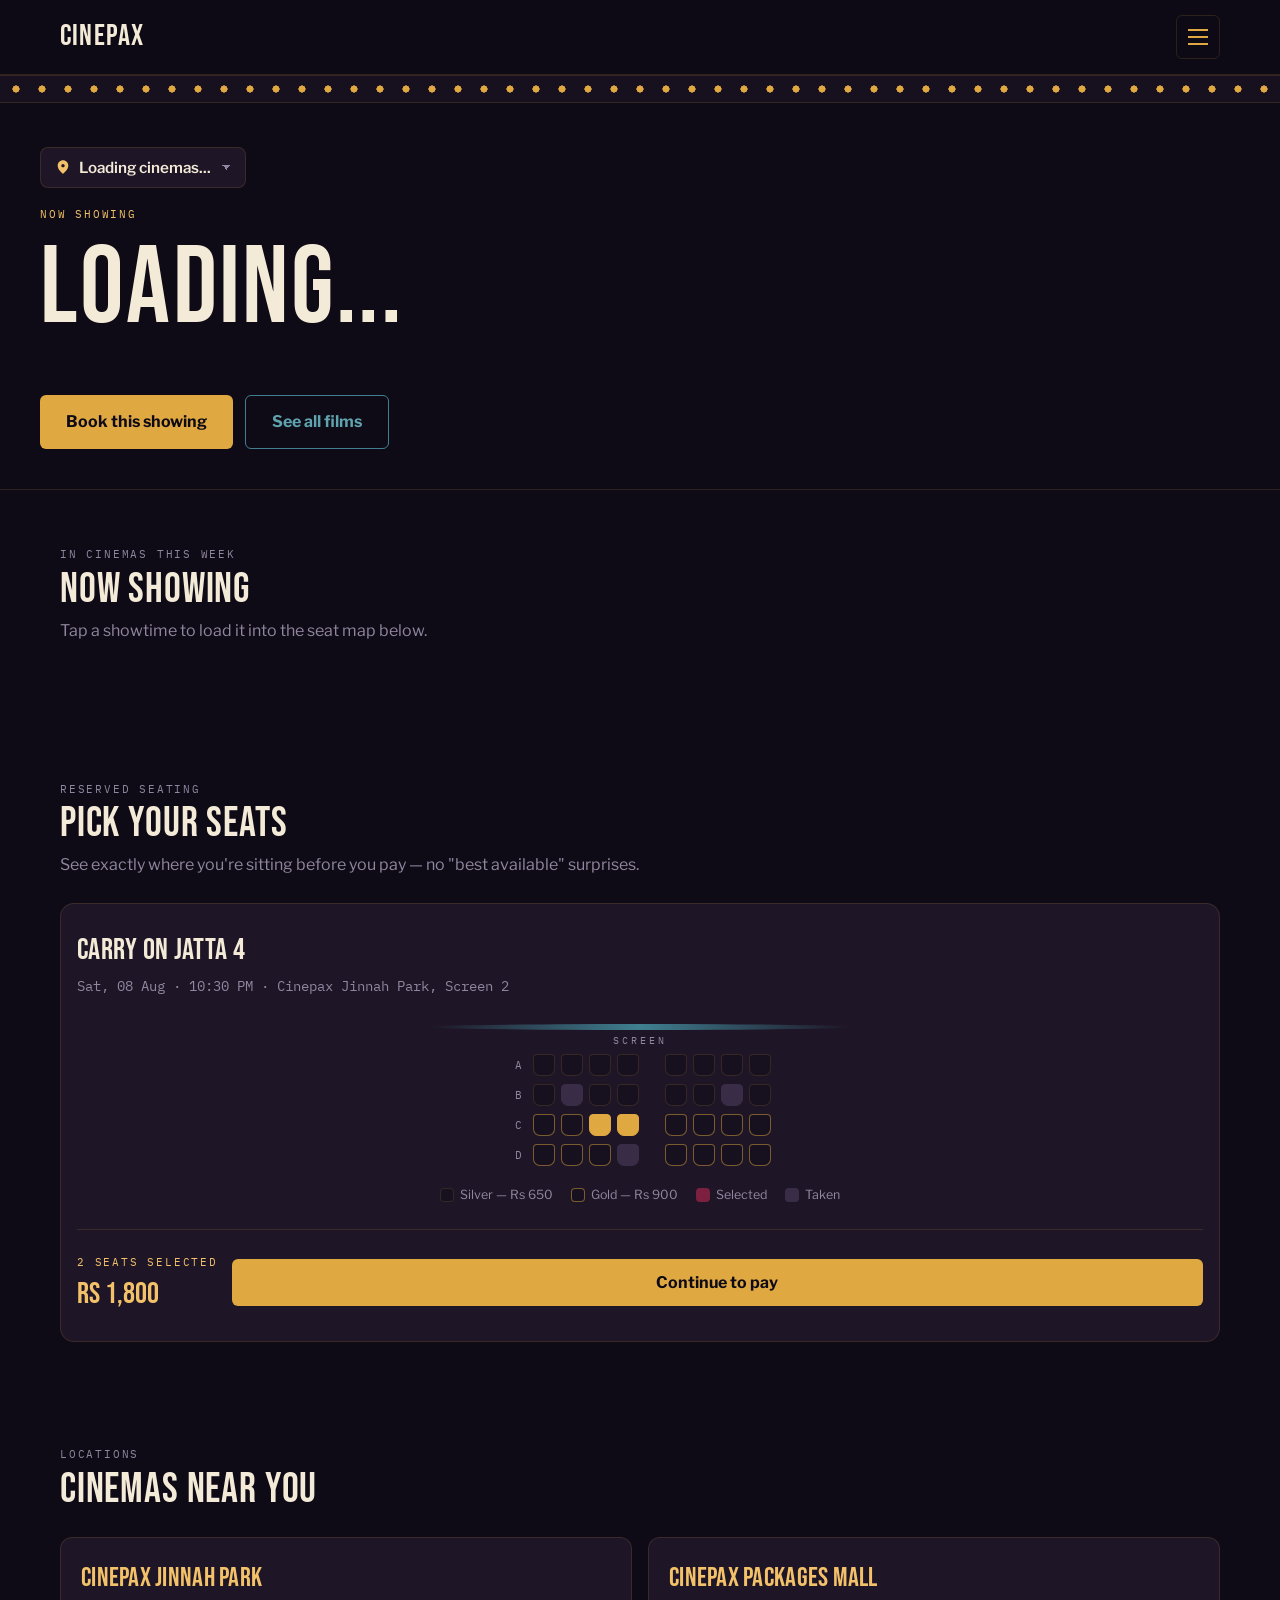
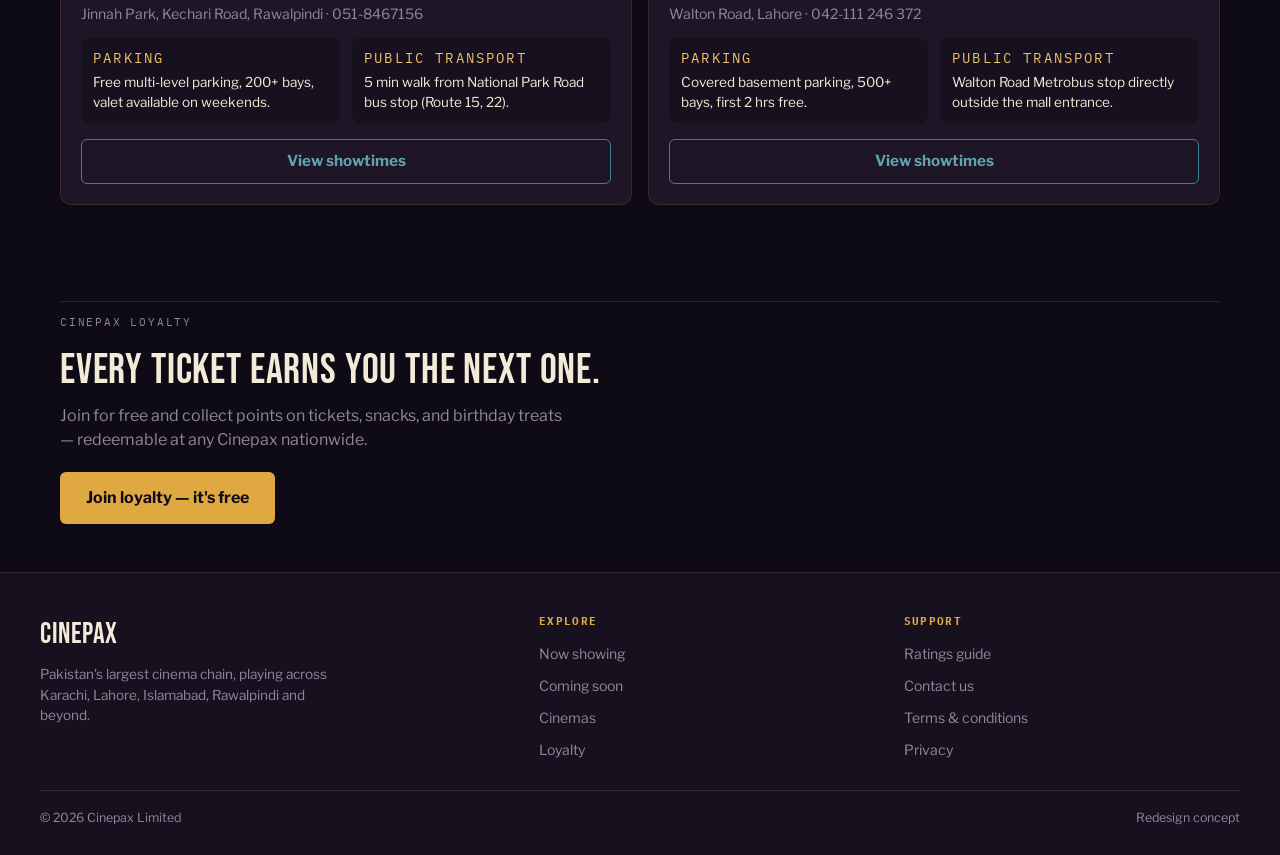
==== index.html @ 3734686f "Add files via upload" ====
<!DOCTYPE html>
<html lang="en">
<head>
<meta charset="UTF-8">
<meta name="viewport" content="width=device-width, initial-scale=1.0">
<meta name="color-scheme" content="dark">
<meta name="theme-color" content="#0f0b16">
<meta name="description" content="Cinepax — Pakistan's largest cinema screens. Book tickets, pick your exact seat, and find a cinema near you.">
<title>Cinepax — Book Movie Tickets</title>
<link rel="preconnect" href="https://fonts.googleapis.com">
<link rel="preconnect" href="https://fonts.gstatic.com" crossorigin>
<link href="https://fonts.googleapis.com/css2?family=Bebas+Neue&family=Libre+Franklin:wght@400;500;600;700;800&family=IBM+Plex+Mono:wght@400;500&display=swap" rel="stylesheet">
<link rel="stylesheet" href="style.css">
</head>
<body>

<a href="#main" class="skip-link">Skip to content</a>

<header>
  <div class="nav-bar">
    <a href="#top" class="brand" aria-label="Cinepax home"><span class="name">CINEPAX</span></a>
    <button class="menu-toggle" id="menuToggle" aria-expanded="false" aria-controls="navOverlay" aria-label="Open menu"><span></span></button>
  </div>
</header>

<nav class="nav-overlay" id="navOverlay">
  <div class="nav-overlay-top">
    <span class="brand"><span class="name">CINEPAX</span></span>
    <button class="menu-toggle" id="menuClose" aria-label="Close menu">✕</button>
  </div>
  <div class="nav-grid">
    <a href="#showing">Now Showing</a>
    <a href="#showing">Coming Soon</a>
    <a href="#cinemas">Cinemas</a>
    <a href="#loyalty">Loyalty</a>
    <a href="#showing">Experiences</a>
    <a href="#cinemas">Events</a>
  </div>
  <div class="nav-overlay-footer">
    <a href="ratings.html">Ratings guide</a>
    <a href="contact.html">Contact us</a>
    <a href="#top">Terms &amp; privacy</a>
  </div>
</nav>

<main id="main">

  <div id="top">
    <div class="arch-band" role="presentation"></div>
    <div class="hero">
      <div class="hero-inner">
        <label class="location-picker" for="cinemaSelect">
          <svg viewBox="0 0 24 24"><path d="M12 2C7.6 2 4 5.6 4 10c0 5.2 6.6 11.1 7.1 11.6.5.4 1.2.4 1.7 0C13.4 21.1 20 15.2 20 10c0-4.4-3.6-8-8-8zm0 10.5c-1.4 0-2.5-1.1-2.5-2.5S10.6 7.5 12 7.5s2.5 1.1 2.5 2.5-1.1 2.5-2.5 2.5z"></path></svg>
          <select id="cinemaSelect"><option value="">Loading cinemas...</option></select>
        </label>
        <p class="eyebrow" id="heroEyebrow">Now showing</p>
        <h1 class="display" id="heroTitle">Loading...</h1>
        <p class="sub" id="heroSub"></p>
        <p class="hero-meta" id="heroMeta"></p>
        <div class="hero-ctas">
          <a href="#seats" class="btn btn-primary" id="heroBookBtn">Book this showing</a>
          <a href="movies.html" class="btn btn-secondary">See all films</a>
        </div>
      </div>
    </div>
  </div>

  <section id="showing">
    <div class="section-head">
      <p class="eyebrow">In cinemas this week</p>
      <h2 class="display">Now Showing</h2>
      <p>Tap a showtime to load it into the seat map below.</p>
    </div>
    <div class="film-row" id="filmRow"></div>
    <p class="empty-note" id="showingEmptyNote" style="display:none; color:var(--muted); padding:20px 0;">No showtimes scheduled for this cinema yet — check back soon.</p>
  </section>

  <section id="seats">
    <div class="section-head">
      <p class="eyebrow">Reserved seating</p>
      <h2 class="display">Pick Your Seats</h2>
      <p>See exactly where you're sitting before you pay — no "best available" surprises.</p>
    </div>

    <div class="seatmap-card">
      <div class="seatmap-header">
        <h3>Carry On Jatta 4</h3>
        <p class="meta">Sat, 08 Aug &middot; 10:30 PM &middot; Cinepax Jinnah Park, Screen 2</p>
      </div>

      <div class="screen" role="presentation"></div>

      <div class="seat-grid" id="seatGrid">
        <div class="seat-row">
          <span class="row-label">A</span>
          <button class="seat" aria-label="Seat A1"></button><button class="seat" aria-label="Seat A2"></button><button class="seat" aria-label="Seat A3"></button><button class="seat" aria-label="Seat A4"></button>
          <span class="aisle"></span>
          <button class="seat" aria-label="Seat A5"></button><button class="seat" aria-label="Seat A6"></button><button class="seat" aria-label="Seat A7"></button><button class="seat" aria-label="Seat A8"></button>
        </div>
        <div class="seat-row">
          <span class="row-label">B</span>
          <button class="seat" aria-label="Seat B1"></button><button class="seat taken" aria-label="Seat B2, taken" disabled></button><button class="seat" aria-label="Seat B3"></button><button class="seat" aria-label="Seat B4"></button>
          <span class="aisle"></span>
          <button class="seat" aria-label="Seat B5"></button><button class="seat" aria-label="Seat B6"></button><button class="seat taken" aria-label="Seat B7, taken" disabled></button><button class="seat" aria-label="Seat B8"></button>
        </div>
        <div class="seat-row">
          <span class="row-label">C</span>
          <button class="seat gold" aria-label="Seat C1, gold"></button><button class="seat gold" aria-label="Seat C2, gold"></button><button class="seat gold selected" aria-label="Seat C3, gold, selected"></button><button class="seat gold selected" aria-label="Seat C4, gold, selected"></button>
          <span class="aisle"></span>
          <button class="seat gold" aria-label="Seat C5, gold"></button><button class="seat gold" aria-label="Seat C6, gold"></button><button class="seat gold" aria-label="Seat C7, gold"></button><button class="seat gold" aria-label="Seat C8, gold"></button>
        </div>
        <div class="seat-row">
          <span class="row-label">D</span>
          <button class="seat gold" aria-label="Seat D1, gold"></button><button class="seat gold" aria-label="Seat D2, gold"></button><button class="seat gold" aria-label="Seat D3, gold"></button><button class="seat taken gold" aria-label="Seat D4, taken" disabled></button>
          <span class="aisle"></span>
          <button class="seat gold" aria-label="Seat D5, gold"></button><button class="seat gold" aria-label="Seat D6, gold"></button><button class="seat gold" aria-label="Seat D7, gold"></button><button class="seat gold" aria-label="Seat D8, gold"></button>
        </div>
      </div>

      <div class="seat-legend">
        <span><span class="legend-dot" style="background:var(--bg-raised); border:1px solid var(--line);"></span>Silver &mdash; Rs 650</span>
        <span><span class="legend-dot" style="background:var(--bg-raised); border:1px solid rgba(224,168,64,0.5);"></span>Gold &mdash; Rs 900</span>
        <span><span class="legend-dot" style="background:var(--magenta);"></span>Selected</span>
        <span><span class="legend-dot" style="background:var(--seat-taken);"></span>Taken</span>
      </div>

      <div class="seatmap-footer">
        <div class="seatmap-price">
          <span class="eyebrow">2 seats selected</span><br>
          <span class="amt" id="seatTotal">Rs 1,800</span>
        </div>
        <button type="button" class="btn btn-primary">Continue to pay</button>
      </div>
    </div>
  </section>

  <section id="cinemas">
    <div class="section-head">
      <p class="eyebrow">Locations</p>
      <h2 class="display">Cinemas Near You</h2>
    </div>
    <div class="cinema-list">

      <div class="cinema-card">
        <h3>Cinepax Jinnah Park</h3>
        <p class="addr">Jinnah Park, Kechari Road, Rawalpindi &middot; 051-8467156</p>
        <div class="cinema-facts">
          <div class="fact"><p class="eyebrow">Parking</p><p>Free multi-level parking, 200+ bays, valet available on weekends.</p></div>
          <div class="fact"><p class="eyebrow">Public transport</p><p>5 min walk from National Park Road bus stop (Route 15, 22).</p></div>
        </div>
        <a href="#showing" class="btn btn-secondary">View showtimes</a>
      </div>

      <div class="cinema-card">
        <h3>Cinepax Packages Mall</h3>
        <p class="addr">Walton Road, Lahore &middot; 042-111 246 372</p>
        <div class="cinema-facts">
          <div class="fact"><p class="eyebrow">Parking</p><p>Covered basement parking, 500+ bays, first 2 hrs free.</p></div>
          <div class="fact"><p class="eyebrow">Public transport</p><p>Walton Road Metrobus stop directly outside the mall entrance.</p></div>
        </div>
        <a href="#showing" class="btn btn-secondary">View showtimes</a>
      </div>

    </div>
  </section>

  <section id="loyalty">
    <div class="loyalty">
      <p class="eyebrow">Cinepax Loyalty</p>
      <h2 class="display">Every ticket earns you the next one.</h2>
      <p>Join for free and collect points on tickets, snacks, and birthday treats — redeemable at any Cinepax nationwide.</p>
      <a href="#top" class="btn btn-primary">Join loyalty — it's free</a>
    </div>
  </section>

</main>

<footer>
  <div class="footer-inner">
    <div class="footer-brand">
      <span class="name">CINEPAX</span>
      <p>Pakistan's largest cinema chain, playing across Karachi, Lahore, Islamabad, Rawalpindi and beyond.</p>
    </div>
    <div class="footer-col">
      <h4>Explore</h4>
      <ul>
        <li><a href="#showing">Now showing</a></li>
        <li><a href="#showing">Coming soon</a></li>
        <li><a href="#cinemas">Cinemas</a></li>
        <li><a href="#loyalty">Loyalty</a></li>
      </ul>
    </div>
    <div class="footer-col">
      <h4>Support</h4>
      <ul>
        <li><a href="ratings.html">Ratings guide</a></li>
        <li><a href="contact.html">Contact us</a></li>
        <li><a href="#top">Terms &amp; conditions</a></li>
        <li><a href="#top">Privacy</a></li>
      </ul>
    </div>
  </div>
  <div class="footer-bottom">
    <span>&copy; 2026 Cinepax Limited</span>
    <span>Redesign concept</span>
  </div>
</footer>

<script>
  const toggle = document.getElementById('menuToggle');
  const overlay = document.getElementById('navOverlay');
  const close = document.getElementById('menuClose');
  function openNav(){ overlay.classList.add('open'); toggle.setAttribute('aria-expanded','true'); close.focus(); }
  function closeNav(){ overlay.classList.remove('open'); toggle.setAttribute('aria-expanded','false'); toggle.focus(); }
  toggle.addEventListener('click', openNav);
  close.addEventListener('click', closeNav);
  overlay.addEventListener('keydown', e => { if(e.key === 'Escape') closeNav(); });
  overlay.querySelectorAll('a').forEach(a => a.addEventListener('click', closeNav));

  const PRICE = { silver: 650, gold: 900 };
  const seatTotal = document.getElementById('seatTotal');
  const seatGrid = document.getElementById('seatGrid');

  function recalc(){
    const selected = seatGrid.querySelectorAll('.seat.selected');
    let total = 0;
    selected.forEach(s => total += s.classList.contains('gold') ? PRICE.gold : PRICE.silver);
    seatTotal.textContent = 'Rs ' + total.toLocaleString();
    const label = seatTotal.previousElementSibling;
    label.textContent = selected.length + (selected.length === 1 ? ' seat selected' : ' seats selected');
  }

  seatGrid.querySelectorAll('.seat:not(.taken)').forEach(seat => {
    seat.addEventListener('click', () => { seat.classList.toggle('selected'); recalc(); });
  });
</script>

<!-- ===== Cinepax Chat Widget ===== -->
<!-- Paste this block just before </body> on every page. Requires the CSS variables
     already defined in each page's 
<button id="chatToggle" aria-label="Open chat assistant" aria-expanded="false">
  <svg viewBox="0 0 24 24"><path d="M20 2H4c-1.1 0-2 .9-2 2v18l4-4h14c1.1 0 2-.9 2-2V4c0-1.1-.9-2-2-2z"></path></svg>
</button>

<div id="chatPanel" role="dialog" aria-label="Cinepax chat assistant">
  <div id="chatHeader">
    <span>Ask Cinepax</span>
    <button id="chatClose" aria-label="Close chat">✕</button>
  </div>
  <div id="chatMessages">
    <div class="chat-msg bot">Hi! I can help with showtimes, ticket prices, ratings, or general questions about Cinepax. What do you need?</div>
  </div>
  <div id="chatInputRow">
    <textarea id="chatInput" rows="1" placeholder="Type a message..."></textarea>
    <button id="chatSend">Send</button>
  </div>
</div>

<script>
(function(){
  const toggle = document.getElementById('chatToggle');
  const panel = document.getElementById('chatPanel');
  const closeBtn = document.getElementById('chatClose');
  const messagesEl = document.getElementById('chatMessages');
  const input = document.getElementById('chatInput');
  const sendBtn = document.getElementById('chatSend');

  let history = []; // { role: 'user'|'assistant', content: '...' }

  function openChat(){ panel.classList.add('open'); toggle.setAttribute('aria-expanded','true'); input.focus(); }
  function closeChat(){ panel.classList.remove('open'); toggle.setAttribute('aria-expanded','false'); }
  toggle.addEventListener('click', () => panel.classList.contains('open') ? closeChat() : openChat());
  closeBtn.addEventListener('click', closeChat);

  function addMessage(role, text){
    const div = document.createElement('div');
    div.className = 'chat-msg ' + (role === 'user' ? 'user' : 'bot');
    div.textContent = text;
    messagesEl.appendChild(div);
    messagesEl.scrollTop = messagesEl.scrollHeight;
    return div;
  }

  async function sendMessage(){
    const text = input.value.trim();
    if (!text) return;
    input.value = '';
    sendBtn.disabled = true;
    addMessage('user', text);
    history.push({ role: 'user', content: text });

    const typingEl = addMessage('bot', 'Typing...');
    typingEl.classList.add('typing');

    try {
      const res = await fetch('/.netlify/functions/chat', {
        method: 'POST',
        headers: { 'Content-Type': 'application/json' },
        body: JSON.stringify({ messages: history })
      });
      const data = await res.json();
      typingEl.remove();
      if (data.reply) {
        addMessage('bot', data.reply);
        history.push({ role: 'assistant', content: data.reply });
      } else {
        addMessage('bot', "Sorry, something went wrong. Please try again.");
      }
    } catch (err) {
      typingEl.remove();
      addMessage('bot', "Sorry, I couldn't connect. Please try again in a moment.");
    } finally {
      sendBtn.disabled = false;
    }
  }

  sendBtn.addEventListener('click', sendMessage);
  input.addEventListener('keydown', (e) => {
    if (e.key === 'Enter' && !e.shiftKey) {
      e.preventDefault();
      sendMessage();
    }
  });
})();
</script>
<!-- ===== End Cinepax Chat Widget ===== -->

<script type="module">
import { createClient } from 'https://esm.sh/@supabase/supabase-js@2';

const SUPABASE_URL = 'https://jonmnpnxtqavsrrjglet.supabase.co';
const SUPABASE_ANON_KEY = 'eyJhbGciOiJIUzI1NiIsInR5cCI6IkpXVCJ9.eyJpc3MiOiJzdXBhYmFzZSIsInJlZiI6Impvbm1ucG54dHFhdnNycmpnbGV0Iiwicm9sZSI6ImFub24iLCJpYXQiOjE3ODYyMDc3MzcsImV4cCI6MjEwMTc4MzczN30.z36lYdzrTEbFyisYmj1LNqAIqHH28pKNhuI1WOLpaJQ';
const supabase = createClient(SUPABASE_URL, SUPABASE_ANON_KEY);

const el = (id) => document.getElementById(id);
let cinemas = [];

function escapeHtml(str){
  const d = document.createElement('div');
  d.textContent = str ?? '';
  return d.innerHTML;
}

async function loadCinemas(){
  const { data, error } = await supabase.from('cinemas').select('*').order('name');
  if (error || !data || data.length === 0) {
    el('heroTitle').textContent = 'No cinemas set up yet';
    el('heroSub').textContent = 'Add cinemas and movies from the admin dashboard to see them here.';
    el('cinemaSelect').innerHTML = '<option value="">No cinemas available</option>';
    return;
  }
  cinemas = data;
  const saved = localStorage.getItem('cinepaxCinemaId');
  const defaultId = (saved && cinemas.some(c => c.id === saved)) ? saved : cinemas[0].id;

  el('cinemaSelect').innerHTML = cinemas.map(c =>
    `<option value="${c.id}">${escapeHtml(c.name)} — ${escapeHtml(c.city)}</option>`
  ).join('');
  el('cinemaSelect').value = defaultId;

  el('cinemaSelect').addEventListener('change', () => {
    localStorage.setItem('cinepaxCinemaId', el('cinemaSelect').value);
    loadShowingsForCinema(el('cinemaSelect').value);
  });

  loadShowingsForCinema(defaultId);
}

async function loadShowingsForCinema(cinemaId){
  const cinema = cinemas.find(c => c.id === cinemaId);
  const { data, error } = await supabase
    .from('showtimes')
    .select('*, movies(*)')
    .eq('cinema_id', cinemaId)
    .gte('show_time', new Date().toISOString())
    .order('show_time');

  const filmRow = el('filmRow');
  filmRow.innerHTML = '';

  if (error || !data || data.length === 0) {
    el('showingEmptyNote').style.display = 'block';
    el('heroEyebrow').textContent = 'Now showing \u00b7 ' + (cinema ? cinema.name : '');
    el('heroTitle').textContent = 'Nothing scheduled yet';
    el('heroSub').textContent = 'Check back soon, or browse all films.';
    el('heroMeta').textContent = '';
    el('heroBookBtn').style.display = 'none';
    return;
  }
  el('showingEmptyNote').style.display = 'none';
  el('heroBookBtn').style.display = 'inline-flex';

  // Group showtimes by movie
  const groups = new Map();
  data.forEach(s => {
    if (!s.movies) return;
    if (!groups.has(s.movie_id)) groups.set(s.movie_id, { movie: s.movies, showtimes: [] });
    groups.get(s.movie_id).showtimes.push(s);
  });
  const groupList = [...groups.values()];
  if (groupList.length === 0) {
    el('showingEmptyNote').style.display = 'block';
    return;
  }

  // Hero = soonest showing overall
  renderHero(cinema, groupList[0].movie, data[0]);

  // Film row = one card per movie playing here
  groupList.forEach(({ movie, showtimes }) => renderFilmCard(movie, showtimes, cinema));
}

function renderHero(cinema, movie, showtime){
  el('heroEyebrow').textContent = 'Now showing \u00b7 ' + (cinema ? cinema.name : '');
  el('heroTitle').textContent = movie.title;
  el('heroSub').textContent = [movie.language, movie.genre].filter(Boolean).join(' \u00b7 ') +
    (movie.synopsis ? '. ' + movie.synopsis : '');
  el('heroMeta').innerHTML = [showtime.format, movie.duration_minutes ? movie.duration_minutes + ' min' : null, showtime.screen]
    .filter(Boolean).map(t => `<span>${escapeHtml(t)}</span>`).join('<span>\u00b7</span>');
  el('heroBookBtn').onclick = (e) => {
    e.preventDefault();
    setSeatmapHeader(movie, showtime);
    el('seats').scrollIntoView({ behavior: 'smooth', block: 'start' });
  };
}

function setSeatmapHeader(movie, showtime){
  const when = new Date(showtime.show_time).toLocaleString('en-GB', { weekday:'short', day:'numeric', month:'short', hour:'2-digit', minute:'2-digit' });
  document.querySelector('.seatmap-header h3').textContent = movie.title;
  document.querySelector('.seatmap-header .meta').textContent =
    `${when} \u00b7 ${showtime.format ? showtime.format + ' \u00b7 ' : ''}Screen ${showtime.screen || '—'}`;
}

function renderFilmCard(movie, showtimes, cinema){
  const stub = document.createElement('div');
  stub.className = 'stub';
  stub.innerHTML = `
    <div class="stub-poster" style="${movie.poster_url ? `background-image:url('${movie.poster_url}'); background-size:cover; background-position:center;` : ''}">
      ${!movie.poster_url ? '<div class="reel"></div>' : ''}
      ${movie.rating_code ? `<span class="stub-badge">${escapeHtml(movie.rating_code)}</span>` : ''}
    </div>
    <div class="stub-body">
      <h3>${escapeHtml(movie.title)}</h3>
      <p class="meta">${escapeHtml([movie.genre, movie.language].filter(Boolean).join(' \u00b7 '))}</p>
      <div class="stub-perf-h"></div>
      <div class="times"></div>
    </div>`;

  const timesEl = stub.querySelector('.times');
  showtimes.forEach(s => {
    const btn = document.createElement('button');
    btn.textContent = new Date(s.show_time).toLocaleTimeString('en-GB', { hour: '2-digit', minute: '2-digit' });
    btn.addEventListener('click', () => {
      timesEl.querySelectorAll('button').forEach(b => b.classList.remove('active'));
      btn.classList.add('active');
      setSeatmapHeader(movie, s);
      el('seats').scrollIntoView({ behavior: 'smooth', block: 'start' });
    });
    timesEl.appendChild(btn);
  });

  el('filmRow').appendChild(stub);
}

loadCinemas();
</script>

</body>
</html>
---- style.css ----
/* =====================================================================
   CINEPAX — shared stylesheet
   Design direction: a grand cinema house at night — marquee bulbs,
   velvet curtains, projector light cutting through the dark. One
   signature move (the lit marquee-bulb divider, .arch-band) carries
   the personality; everything else stays quiet and disciplined.
   Swap this one file to reskin every page — no page has its own
   <style> block anymore.
   ===================================================================== */

:root{
  /* --- surfaces: the dark of the auditorium, warmer than pure black --- */
  --bg: #0f0b16;
  --bg-raised: #17111f;
  --bg-card: #1e1626;

  /* --- accents, each doing one job --- */
  --magenta: #7d1f3f;         /* velvet curtain crimson — secondary accent, used sparingly */
  --magenta-bright: #a13355;
  --marigold: #e0a840;        /* marquee bulb amber — primary accent, CTAs, glow */
  --marigold-bright: #f2c169;
  --teal: #3f7f90;            /* projector-light steel blue — info tags, format/time */
  --teal-bright: #5fa3af;

  --cream: #f3ead8;           /* spotlight parchment white — primary text */
  --muted: #9186a0;           /* muted mauve-grey — secondary text */
  --line: rgba(224,168,64,0.14);
  --seat-taken: #392c47;
}

*{ box-sizing: border-box; margin:0; padding:0; }
html{ scroll-behavior: smooth; }
html, body{ max-width: 100%; overflow-x: hidden; }

body{
  background: var(--bg);
  color: var(--cream);
  font-family: 'Libre Franklin', sans-serif;
  line-height: 1.5;
  -webkit-font-smoothing: antialiased;
  -webkit-text-size-adjust: 100%;
}

a{ color: inherit; text-decoration: none; }
img, svg{ display:block; max-width:100%; }
button, input, textarea, select{ font-family: inherit; }

.skip-link{ position: absolute; left: -999px; top: 0; background: var(--marigold); color: #0f0b16; padding: 12px 20px; font-weight: 700; z-index: 999; }
.skip-link:focus{ left: 12px; top: 12px; }
:focus-visible{ outline: 3px solid var(--marigold-bright); outline-offset: 2px; }

/* Bebas Neue is the marquee letterform — reserved for headlines and the
   wordmark, never for body copy or dense UI text, so it stays a treat. */
.display{ font-family: 'Bebas Neue', sans-serif; font-weight: 400; letter-spacing: 0.02em; line-height: 1; }
.mono{ font-family: 'IBM Plex Mono', monospace; }
.eyebrow{
  font-family: 'IBM Plex Mono', monospace;
  text-transform: uppercase; letter-spacing: 0.16em;
  font-size: 0.7rem; color: var(--marigold-bright);
}

/* ===== Header ===== */
header{
  position: sticky; top: 0; z-index: 100;
  background: rgba(15,11,22,0.94);
  backdrop-filter: blur(8px);
  border-bottom: 1px solid var(--line);
}
.nav-bar{ display:flex; align-items:center; justify-content: space-between; padding: 14px 20px; max-width: 1200px; margin: 0 auto; }
.brand .name{ font-family: 'Bebas Neue', sans-serif; font-weight: 400; font-size: 1.9rem; color: var(--cream); letter-spacing: 0.04em; }
.back-link{ color: var(--muted); font-size: 0.9rem; display:flex; align-items:center; gap:6px; }
.menu-toggle{ background: none; border: 1px solid var(--line); border-radius: 6px; width: 44px; height: 44px; display:flex; flex-direction: column; align-items:center; justify-content:center; gap: 5px; cursor:pointer; }
.menu-toggle span, .menu-toggle::before, .menu-toggle::after{ content:''; display:block; width: 20px; height: 2px; background: var(--marigold); }

.nav-overlay{ position: fixed; inset: 0; background: var(--bg); z-index: 200; display: none; flex-direction: column; padding: 20px; overflow-y: auto; }
.nav-overlay.open{ display:flex; }
.nav-overlay-top{ display:flex; justify-content: space-between; align-items:center; margin-bottom: 32px; }
.nav-grid{ display: grid; grid-template-columns: 1fr 1fr; gap: 12px; flex: 1; }
@media (max-width: 340px){ .nav-grid{ grid-template-columns: 1fr; } }
.nav-grid a{
  background: var(--bg-card); border: 1px solid var(--line); border-radius: 8px;
  padding: 20px 16px; font-family: 'Bebas Neue', sans-serif; font-weight: 400; font-size: 1.5rem; letter-spacing: 0.02em;
  color: var(--cream); display:flex; align-items:center;
}
.nav-grid a:nth-child(4n+1){ border-color: rgba(125,31,63,0.45); }
.nav-grid a:nth-child(4n+2){ border-color: rgba(63,127,144,0.45); }
.nav-grid a:hover, .nav-grid a:focus-visible{ border-color: var(--marigold); color: var(--marigold-bright); }
.nav-overlay-footer{
  margin-top: 24px; padding-top: 20px; border-top: 1px solid var(--line);
  font-size: 0.85rem; color: var(--muted); display: flex; flex-direction: column; gap: 8px;
}

/* ===== Signature: the marquee bulb strip =====
   A row of lit amber bulbs across a dark board, like the marquee of an
   old cinema house at night. Used once per page, at the top, and left
   to do the rest of the work — nothing else on the page competes with it. */
.arch-band{
  height: 28px;
  background-color: var(--bg-raised);
  background-image: radial-gradient(circle, var(--marigold) 3.5px, transparent 3.6px);
  background-size: 26px 100%;
  background-position: center;
  background-repeat: repeat-x;
  border-top: 1px solid var(--line);
  border-bottom: 1px solid var(--line);
  animation: bulbGlow 3.6s ease-in-out infinite;
}
@keyframes bulbGlow{
  0%, 100%{ filter: drop-shadow(0 0 1px rgba(224,168,64,0.25)); opacity: 0.78; }
  50%{ filter: drop-shadow(0 0 5px rgba(224,168,64,0.65)); opacity: 1; }
}

/* ===== Location picker ===== */
.location-picker{
  display: inline-flex; align-items: center; gap: 8px;
  background: var(--bg-card); border: 1px solid var(--line); border-radius: 8px;
  padding: 10px 14px; margin-bottom: 18px; max-width: 100%;
}
.location-picker svg{ flex-shrink: 0; width: 16px; height: 16px; }
.location-picker svg path{ fill: var(--marigold-bright); }
.location-picker select{
  appearance: none; -webkit-appearance: none; background: transparent; border: none;
  color: var(--cream); font-family: 'Libre Franklin', sans-serif; font-weight: 600; font-size: 0.95rem;
  max-width: 100%; overflow: hidden; text-overflow: ellipsis; white-space: nowrap;
  padding-right: 20px;
  background-image: linear-gradient(45deg, transparent 50%, var(--muted) 50%), linear-gradient(135deg, var(--muted) 50%, transparent 50%);
  background-position: right 4px top 55%, right 0px top 55%;
  background-size: 5px 5px, 5px 5px;
  background-repeat: no-repeat;
}
.location-picker select:focus{ outline: none; }
.location-picker select option{ background: var(--bg-card); color: var(--cream); }

/* ===== Hero (homepage) ===== */
.hero{ padding: 44px 20px 40px; border-bottom: 1px solid var(--line); }
@media (max-width: 360px){ .hero{ padding: 32px 16px 32px; } }
.hero-inner{ max-width: 1200px; margin: 0 auto; }
.hero .eyebrow{ margin-bottom: 14px; }
.hero h1{ font-size: clamp(3.2rem, 16vw, 6.8rem); color: var(--cream); word-break: break-word; }
.hero h1 .accent{ color: var(--marigold-bright); }
.hero .sub{ margin-top: 18px; color: var(--muted); font-size: 1rem; max-width: 42ch; }
.hero-meta{
  display: flex; gap: 18px; flex-wrap: wrap; margin-top: 22px;
  font-family: 'IBM Plex Mono', monospace; font-size: 0.8rem; color: var(--teal-bright);
}
.hero-ctas{ display:flex; gap: 12px; margin-top: 28px; flex-wrap: wrap; }

/* ===== Page hero (secondary pages) ===== */
.page-hero{ padding: 40px 20px 32px; border-bottom: 1px solid var(--line); }
@media (max-width: 360px){ .page-hero{ padding: 30px 16px 26px; } }
.page-hero-inner{ max-width: 1200px; margin: 0 auto; }
.page-hero h1{ font-size: clamp(2.6rem, 11vw, 4.4rem); color: var(--cream); margin-top: 10px; }
.page-hero .sub{ margin-top: 14px; color: var(--muted); font-size: 1rem; max-width: 46ch; }

/* ===== Buttons ===== */
.btn{
  font-family: 'Libre Franklin', sans-serif; font-weight: 700; font-size: 1rem;
  padding: 14px 26px; border-radius: 6px; border: none; cursor: pointer;
  display: inline-flex; align-items: center; gap: 8px;
}
.btn-primary{ background: var(--marigold); color: #0f0b16; }
.btn-primary:hover{ background: var(--marigold-bright); }
.btn-secondary{ background: transparent; border: 1.5px solid var(--teal); color: var(--teal-bright); }
.btn-secondary:hover{ background: rgba(63,127,144,0.12); }
.btn-danger{ background: #a13333; color: var(--cream); }

/* ===== Section shell ===== */
section{ padding: 48px 20px; max-width: 1200px; margin: 0 auto; }
@media (max-width: 360px){ section{ padding: 36px 16px; } }
.section-head{ margin-bottom: 26px; }
.section-head h2{ font-size: clamp(2rem, 7vw, 2.6rem); color: var(--cream); margin-top: 6px; }
.section-head p{ color: var(--muted); margin-top: 8px; max-width: 55ch; }

/* ===== Now showing — ticket stubs (homepage carousel) ===== */
.film-row{
  display: flex; gap: 16px; overflow-x: auto; padding-bottom: 8px;
  -webkit-overflow-scrolling: touch; scroll-snap-type: x proximity;
  margin: 0 -20px; padding-left: 20px; padding-right: 20px;
}
@media (max-width: 360px){ .film-row{ margin: 0 -16px; padding-left: 16px; padding-right: 16px; } }
.stub{
  flex: 0 0 78vw; max-width: 230px; scroll-snap-align: start;
  background: var(--bg-card); border: 1px solid var(--line); border-radius: 10px;
  overflow: hidden; cursor: pointer;
}
.stub:hover, .stub:focus-within{ border-color: var(--marigold); }
.stub-poster{ height: 130px; background: var(--bg-raised); display:flex; align-items:center; justify-content:center; position: relative; }
.stub-badge{
  position:absolute; top: 10px; left: 10px; background: var(--marigold); color: #0f0b16;
  font-family: 'IBM Plex Mono', monospace; font-size: 0.65rem; padding: 4px 8px;
  border-radius: 4px; letter-spacing: 0.05em;
}
.stub-poster .reel{ width: 40px; height: 40px; border: 3px solid var(--teal); border-radius: 50%; opacity: 0.5; position: relative; }
.stub-poster .reel::before{ content:''; position:absolute; inset: 8px; border: 3px solid var(--teal); border-radius: 50%; }
.stub-poster img{ width:100%; height:100%; object-fit:cover; }
.stub-body{ padding: 14px; }
.stub-body h3{ font-family: 'Bebas Neue', sans-serif; font-weight: 400; font-size: 1.5rem; letter-spacing: 0.01em; margin-bottom: 4px; }
.stub-body .meta{ color: var(--muted); font-size: 0.76rem; font-family: 'IBM Plex Mono', monospace; }
.stub-perf-h{ border-top: 1px dashed rgba(224,168,64,0.3); margin: 12px 0; }
.times{ display:flex; flex-wrap: wrap; gap: 8px; }
.times button{
  background: transparent; border: 1px solid var(--magenta); color: var(--cream);
  font-family: 'IBM Plex Mono', monospace; font-size: 0.74rem; padding: 7px 10px;
  border-radius: 6px; cursor: pointer;
}
.times button:hover, .times button:focus-visible{ background: var(--magenta); }
.times button.active{ background: var(--magenta); }

/* ===== Pick your seats ===== */
.seatmap-card{ background: var(--bg-card); border: 1px solid var(--line); border-radius: 14px; padding: 24px 16px; }
.seatmap-header h3{ font-family: 'Bebas Neue', sans-serif; font-weight: 400; font-size: 1.9rem; letter-spacing: 0.01em; }
.seatmap-header .meta{ color: var(--muted); font-size: 0.85rem; font-family: 'IBM Plex Mono', monospace; margin-top: 2px; }

.screen{
  margin: 28px auto 24px; width: 92%; max-width: 420px; height: 6px;
  background: linear-gradient(90deg, transparent, var(--teal), transparent);
  border-radius: 50%; position: relative;
}
.screen::after{
  content: 'SCREEN'; position: absolute; top: 10px; left: 50%; transform: translateX(-50%);
  font-family: 'IBM Plex Mono', monospace; font-size: 0.62rem; letter-spacing: 0.3em; color: var(--muted);
}

.seat-grid{ display: flex; flex-direction: column; gap: 8px; align-items: center; margin-top: 20px; }
.seat-row{ display:flex; align-items:center; gap: 6px; }
.row-label{ width: 18px; text-align:center; font-family: 'IBM Plex Mono', monospace; font-size: 0.7rem; color: var(--muted); flex-shrink: 0; }
.seat{ width: 22px; height: 22px; border-radius: 4px 4px 7px 7px; background: var(--bg-raised); border: 1px solid var(--line); cursor: pointer; flex-shrink: 0; }
.seat.gold{ border-color: rgba(224,168,64,0.5); }
.seat.taken{ background: var(--seat-taken); border-color: var(--seat-taken); cursor: not-allowed; }
.seat.selected{ background: var(--marigold); border-color: var(--marigold); }
.seat:hover:not(.taken):not(.selected){ border-color: var(--marigold-bright); }
.aisle{ width: 14px; flex-shrink: 0; }

.seat-legend{ display:flex; gap: 18px; flex-wrap: wrap; justify-content:center; margin-top: 20px; font-size: 0.78rem; color: var(--muted); }
.seat-legend span{ display:flex; align-items:center; gap: 6px; }
.legend-dot{ width: 14px; height: 14px; border-radius: 4px; display:inline-block; }

.seatmap-footer{
  display:flex; align-items:center; justify-content: space-between; margin-top: 24px;
  padding-top: 18px; border-top: 1px solid var(--line); flex-wrap: wrap; gap: 14px;
}
.seatmap-price{ font-family: 'IBM Plex Mono', monospace; }
.seatmap-price .amt{ font-family: 'Bebas Neue', sans-serif; font-weight: 400; font-size: 1.9rem; color: var(--marigold-bright); }
.seatmap-footer .btn-primary{ flex: 1; justify-content: center; min-width: 160px; }

/* ===== Cinemas near you ===== */
.cinema-list{ display: grid; gap: 16px; }
@media(min-width: 720px){ .cinema-list{ grid-template-columns: 1fr 1fr; } }
.cinema-card{ background: var(--bg-card); border: 1px solid var(--line); border-radius: 12px; padding: 20px; }
.cinema-card h3{ font-family: 'Bebas Neue', sans-serif; font-weight: 400; font-size: 1.7rem; letter-spacing: 0.01em; color: var(--marigold-bright); }
.cinema-card .addr{ color: var(--muted); font-size: 0.88rem; margin-top: 4px; }
.cinema-facts{ margin-top: 14px; display: grid; grid-template-columns: 1fr 1fr; gap: 12px; }
.fact{ background: var(--bg-raised); border-radius: 8px; padding: 10px 12px; }
.fact .eyebrow{ margin-bottom: 4px; }
.fact p{ font-size: 0.85rem; }
.cinema-card .btn-secondary{ margin-top: 16px; width: 100%; justify-content: center; padding: 10px; font-size: 0.95rem; }

/* ===== Loyalty ===== */
.loyalty{ border-top: 1px solid var(--line); text-align: left; }
.loyalty h2{ font-size: clamp(2rem, 8vw, 2.6rem); }
.loyalty p{ color: var(--muted); max-width: 46ch; margin: 12px 0 20px; }

/* ===== Contact page ===== */
.contact-grid{ display: grid; gap: 24px; }
@media(min-width: 800px){ .contact-grid{ grid-template-columns: 1.1fr 0.9fr; align-items: start; } }
.contact-card{ background: var(--bg-card); border: 1px solid var(--line); border-radius: 14px; padding: 24px; }
.field{ margin-bottom: 18px; }
.field label{ display:block; font-family: 'IBM Plex Mono', monospace; font-size: 0.72rem; text-transform: uppercase; letter-spacing: 0.1em; color: var(--marigold-bright); margin-bottom: 8px; }
.field input, .field select, .field textarea{
  width: 100%; background: var(--bg-raised); border: 1px solid var(--line); border-radius: 8px;
  padding: 13px 14px; color: var(--cream); font-size: 1rem;
}
.field select{
  appearance: none; -webkit-appearance: none;
  background-image: linear-gradient(45deg, transparent 50%, var(--muted) 50%), linear-gradient(135deg, var(--muted) 50%, transparent 50%);
  background-position: right 16px top 50%, right 10px top 50%;
  background-size: 5px 5px, 5px 5px; background-repeat: no-repeat;
}
.field textarea{ resize: vertical; min-height: 120px; font-family: inherit; }
.field input:focus, .field select:focus, .field textarea:focus{ outline: none; border-color: var(--marigold); }
.field-row{ display: grid; gap: 18px; }
@media(min-width: 480px){ .field-row{ grid-template-columns: 1fr 1fr; } }

.form-note{ font-size: 0.82rem; color: var(--muted); margin-top: 14px; text-align: center; }
.form-success{ display: none; background: rgba(63,127,144,0.14); border: 1px solid var(--teal); border-radius: 8px; padding: 14px 16px; margin-bottom: 18px; font-size: 0.9rem; }
.form-success.show{ display: block; }

.info-card{ background: var(--bg-card); border: 1px solid var(--line); border-radius: 14px; padding: 22px; margin-bottom: 16px; }
.info-card h3{ font-family: 'Bebas Neue', sans-serif; font-weight: 400; font-size: 1.5rem; letter-spacing: 0.01em; color: var(--marigold-bright); margin-bottom: 10px; }
.info-row{ display:flex; gap: 12px; margin-bottom: 12px; font-size: 0.92rem; color: var(--cream); }
.info-row:last-child{ margin-bottom: 0; }
.info-row svg{ width: 18px; height: 18px; flex-shrink: 0; margin-top: 2px; }
.info-row svg path{ fill: var(--teal-bright); }
.info-row span.label{ display:block; color: var(--muted); font-size: 0.78rem; margin-bottom: 2px; }

.social-row{ display:flex; gap: 10px; flex-wrap: wrap; }
.social-row a{ background: var(--bg-raised); border: 1px solid var(--line); border-radius: 6px; padding: 9px 16px; font-size: 0.85rem; font-weight: 600; color: var(--muted); }
.social-row a:hover{ color: var(--marigold-bright); border-color: var(--marigold); }

/* ===== FAQ (shared: contact + ratings) ===== */
.faq-item{ border-bottom: 1px solid var(--line); padding: 16px 0; }
.faq-item:first-child{ padding-top: 0; }
.faq-item summary{ cursor: pointer; font-family: 'Libre Franklin', sans-serif; font-weight: 700; font-size: 1.02rem; color: var(--cream); list-style: none; display:flex; justify-content: space-between; align-items:center; gap: 12px; }
.faq-item summary::-webkit-details-marker{ display:none; }
.faq-item summary::after{ content:'+'; color: var(--marigold-bright); font-size: 1.4rem; font-weight: 400; flex-shrink: 0; }
.faq-item[open] summary::after{ content:'\2212'; }
.faq-item p{ color: var(--muted); font-size: 0.92rem; margin-top: 10px; max-width: 62ch; }

/* ===== Ratings guide page ===== */
.rating-grid{ display: grid; gap: 18px; }
@media(min-width: 640px){ .rating-grid{ grid-template-columns: 1fr 1fr; } }
.rating-card{ background: var(--bg-card); border: 1px solid var(--line); border-radius: 14px; padding: 26px; display: flex; flex-direction: column; gap: 14px; }
.rating-card.rating-u{ border-color: rgba(63,127,144,0.4); }
.rating-card.rating-a{ border-color: rgba(125,31,63,0.4); }
.rating-badge{
  width: 64px; height: 64px; border-radius: 10px; display:flex; align-items:center; justify-content:center;
  font-family: 'Bebas Neue', sans-serif; font-weight: 400; font-size: 1.9rem; flex-shrink: 0;
}
.rating-u .rating-badge{ background: rgba(63,127,144,0.16); color: var(--teal-bright); border: 1.5px solid var(--teal); }
.rating-a .rating-badge{ background: rgba(125,31,63,0.16); color: var(--magenta-bright); border: 1.5px solid var(--magenta); }
.rating-card h3{ font-family: 'Bebas Neue', sans-serif; font-weight: 400; font-size: 1.6rem; letter-spacing: 0.01em; color: var(--cream); }
.rating-card .rating-sub{ font-family: 'IBM Plex Mono', monospace; font-size: 0.72rem; text-transform: uppercase; letter-spacing: 0.08em; color: var(--muted); margin-top: -8px; }
.rating-card p{ color: var(--muted); font-size: 0.94rem; }
.rating-tags{ display:flex; flex-wrap: wrap; gap: 8px; margin-top: 4px; }
.rating-tags span{ background: var(--bg-raised); border: 1px solid var(--line); border-radius: 999px; padding: 5px 12px; font-size: 0.78rem; color: var(--cream); }

.board-list{ display: grid; gap: 14px; }
@media(min-width: 720px){ .board-list{ grid-template-columns: repeat(3, 1fr); } }
.board-card{ background: var(--bg-raised); border: 1px solid var(--line); border-radius: 10px; padding: 18px; }
.board-card h4{ font-family: 'Bebas Neue', sans-serif; font-weight: 400; font-size: 1.3rem; letter-spacing: 0.01em; color: var(--marigold-bright); margin-bottom: 6px; }
.board-card p{ color: var(--muted); font-size: 0.86rem; }

.finder-card{ background: var(--bg-card); border: 1px solid var(--line); border-radius: 14px; padding: 22px; display: flex; gap: 16px; align-items: flex-start; }
.finder-card svg{ width: 28px; height: 28px; flex-shrink: 0; margin-top: 2px; }
.finder-card svg path{ fill: var(--marigold-bright); }
.finder-card h3{ font-family: 'Bebas Neue', sans-serif; font-weight: 400; font-size: 1.4rem; letter-spacing: 0.01em; margin-bottom: 6px; }
.finder-card p{ color: var(--muted); font-size: 0.92rem; }

/* ===== Movies listing page ===== */
.filter-row{ display:flex; gap: 8px; margin-bottom: 22px; overflow-x: auto; padding-bottom: 4px; }
.filter-chip{ background: var(--bg-card); border: 1px solid var(--line); color: var(--muted); border-radius: 999px; padding: 8px 16px; font-size: 0.85rem; font-weight: 600; white-space: nowrap; cursor: pointer; }
.filter-chip.active{ background: var(--marigold); color: #0f0b16; border-color: var(--marigold); }

.film-grid{ display: grid; grid-template-columns: repeat(auto-fill, minmax(140px, 1fr)); gap: 18px; }
.film-card{ display:block; }
.film-card .poster-wrap{ position: relative; border-radius: 10px; overflow: hidden; aspect-ratio: 2/3; background: var(--bg-card); border: 1px solid var(--line); }
.film-card img{ width:100%; height:100%; object-fit: cover; }
.film-card .no-poster{ width:100%; height:100%; display:flex; align-items:center; justify-content:center; color: var(--muted); font-size: 0.75rem; text-align:center; padding: 10px; }
.film-card .rating-pill{ position:absolute; top:8px; right:8px; background: rgba(15,11,22,0.85); border: 1px solid var(--line); border-radius: 6px; padding: 2px 7px; font-family: 'IBM Plex Mono', monospace; font-size: 0.65rem; color: var(--marigold-bright); }
.film-card .title{ font-family: 'Bebas Neue', sans-serif; font-weight: 400; font-size: 1.15rem; letter-spacing: 0.01em; margin-top: 10px; color: var(--cream); line-height: 1.2; }
.film-card .meta{ color: var(--muted); font-size: 0.78rem; margin-top: 3px; }

.loading-note, .empty-note{ color: var(--muted); font-size: 0.92rem; text-align: center; padding: 40px 0; }

/* ===== Movie detail page ===== */
main.movie-main{ max-width: 900px; margin: 0 auto; padding: 24px 20px 60px; }
.hero-row{ display:flex; gap: 18px; margin-bottom: 22px; }
.poster-box{ width: 130px; flex-shrink:0; border-radius: 10px; overflow:hidden; aspect-ratio:2/3; background: var(--bg-card); border: 1px solid var(--line); }
.poster-box img{ width:100%; height:100%; object-fit:cover; }
.poster-box .no-poster{ width:100%; height:100%; display:flex; align-items:center; justify-content:center; color:var(--muted); font-size:0.75rem; text-align:center; padding:8px; }
.hero-info h1{ font-size: clamp(2rem, 9vw, 2.8rem); margin-bottom: 6px; }
.hero-info .meta{ color: var(--muted); font-size: 0.88rem; }
.rating-pill{ display:inline-block; background: var(--bg-card); border: 1px solid var(--line); border-radius: 6px; padding: 3px 9px; font-family: 'IBM Plex Mono', monospace; font-size: 0.72rem; color: var(--marigold-bright); margin-top: 8px; }

.synopsis{ color: var(--cream); font-size: 0.96rem; margin: 20px 0; }
.trailer-link{ display:inline-flex; align-items:center; gap:8px; background: var(--bg-card); border: 1px solid var(--line); border-radius: 8px; padding: 10px 16px; font-weight:600; color: var(--teal-bright); margin-bottom: 24px; }
.trailer-link svg{ width:18px; height:18px; }
.trailer-link svg path{ fill: var(--teal-bright); }

.section-title{ font-size: 1.7rem; margin: 28px 0 14px; }
.cinema-group{ margin-bottom: 22px; }
.cinema-group h3, .cinema-group .cg-name{ font-family: 'Bebas Neue', sans-serif; font-weight: 400; font-size: 1.4rem; letter-spacing: 0.01em; color: var(--marigold-bright); margin-bottom: 10px; }
.showtime-chips, .time-chips{ display:flex; flex-wrap:wrap; gap: 8px; }
.showtime-chip, .time-chip{ background: var(--bg-card); border: 1px solid var(--line); border-radius: 8px; padding: 9px 14px; font-size: 0.85rem; cursor:pointer; text-align:left; }
.showtime-chip:hover{ border-color: var(--marigold); }
.showtime-chip .st-time{ font-family: 'IBM Plex Mono', monospace; color: var(--cream); font-weight:600; }
.showtime-chip .st-sub, .time-chip .fmt{ color: var(--muted); font-size: 0.72rem; margin-top:2px; display:block; }

/* ===== Movie sheet (movies.html quick-view) ===== */
#movieSheet{ position: fixed; inset:0; background: rgba(10,8,15,0.78); z-index: 300; display:none; align-items:flex-end; justify-content:center; }
#movieSheet.open{ display:flex; }
.sheet-inner{ background: var(--bg); border: 1px solid var(--line); border-radius: 16px 16px 0 0; width:100%; max-width: 600px; max-height: 90vh; overflow-y: auto; padding: 22px 20px 30px; }
.sheet-top{ display:flex; justify-content:flex-end; margin-bottom: 8px; }
.sheet-close{ background:none; border:none; color: var(--muted); font-size: 1.4rem; cursor:pointer; }
.sheet-header{ display:flex; gap: 16px; margin-bottom: 18px; }
.sheet-poster{ width: 110px; border-radius: 8px; flex-shrink:0; }
.sheet-title-block h2{ font-family: 'Bebas Neue', sans-serif; font-weight: 400; font-size: 2rem; letter-spacing: 0.01em; margin-bottom: 6px; }
.sheet-title-block .meta{ color: var(--muted); font-size: 0.86rem; margin-bottom: 8px; }
.sheet-synopsis{ font-size: 0.94rem; color: var(--cream); margin-bottom: 22px; }
.sheet-showtimes h3{ font-family: 'Bebas Neue', sans-serif; font-weight: 400; font-size: 1.4rem; letter-spacing: 0.01em; margin-bottom: 12px; color: var(--marigold-bright); }

/* ===== Footer ===== */
footer{ border-top: 1px solid var(--line); background: var(--bg-raised); padding: 40px 20px 28px; }
.footer-inner{ max-width: 1200px; margin: 0 auto; display: grid; gap: 28px; grid-template-columns: 1fr; }
@media(min-width: 720px){ .footer-inner{ grid-template-columns: 1.4fr 1fr 1fr; } }
.footer-brand .name{ font-family: 'Bebas Neue', sans-serif; font-weight: 400; font-size: 1.8rem; letter-spacing: 0.02em; color: var(--cream); }
.footer-brand p{ color: var(--muted); font-size: 0.85rem; margin-top: 8px; max-width: 34ch; }
.footer-col h4{ font-family: 'IBM Plex Mono', monospace; text-transform: uppercase; font-size: 0.7rem; letter-spacing: 0.12em; color: var(--marigold); margin-bottom: 12px; }
.footer-col ul{ list-style: none; display:flex; flex-direction: column; gap: 8px; }
.footer-col a{ color: var(--muted); font-size: 0.88rem; }
.footer-col a:hover{ color: var(--cream); }
.footer-bottom{
  max-width: 1200px; margin: 28px auto 0; padding-top: 18px; border-top: 1px solid var(--line);
  color: var(--muted); font-size: 0.78rem; display:flex; justify-content: space-between; flex-wrap: wrap; gap: 8px;
}

/* ===== Chat widget (shared across every page) ===== */
#chatToggle{
  position: fixed; bottom: 20px; right: 20px; z-index: 300;
  width: 56px; height: 56px; border-radius: 50%; border: none; cursor: pointer;
  background: var(--marigold); color: #0f0b16; display:flex; align-items:center; justify-content:center;
  box-shadow: 0 6px 18px rgba(0,0,0,0.45);
}
#chatToggle svg{ width: 26px; height: 26px; }
#chatToggle svg path{ fill: #0f0b16; }

#chatPanel{
  position: fixed; bottom: 88px; right: 16px; left: 16px; z-index: 300;
  max-width: 380px; margin-left: auto;
  background: var(--bg-card); border: 1px solid var(--line); border-radius: 14px;
  display: none; flex-direction: column; height: min(70vh, 520px); overflow: hidden;
  box-shadow: 0 10px 30px rgba(0,0,0,0.5);
}
#chatPanel.open{ display: flex; }

#chatHeader{ padding: 14px 16px; border-bottom: 1px solid var(--line); display:flex; justify-content: space-between; align-items:center; }
#chatHeader span{ font-family: 'Bebas Neue', sans-serif; font-weight: 400; font-size: 1.2rem; letter-spacing: 0.02em; color: var(--cream); }
#chatClose{ background:none; border:none; color: var(--muted); font-size: 1.1rem; cursor:pointer; }

#chatMessages{ flex: 1; overflow-y: auto; padding: 14px 16px; display:flex; flex-direction: column; gap: 10px; }
.chat-msg{ font-size: 0.9rem; line-height: 1.4; max-width: 85%; padding: 9px 12px; border-radius: 10px; }
.chat-msg.user{ align-self: flex-end; background: var(--magenta); color: var(--cream); border-bottom-right-radius: 3px; }
.chat-msg.bot{ align-self: flex-start; background: var(--bg-raised); color: var(--cream); border: 1px solid var(--line); border-bottom-left-radius: 3px; }
.chat-msg.typing{ color: var(--muted); font-style: italic; }

#chatInputRow{ display:flex; gap: 8px; padding: 12px; border-top: 1px solid var(--line); }
#chatInput{
  flex: 1; background: var(--bg-raised); border: 1px solid var(--line); border-radius: 8px;
  padding: 10px 12px; color: var(--cream); font-size: 0.9rem; font-family: inherit; resize: none;
}
#chatInput:focus{ outline: none; border-color: var(--marigold); }
#chatSend{
  background: var(--teal); color: var(--cream); border: none; border-radius: 8px;
  padding: 0 16px; font-weight: 700; cursor: pointer; font-family: 'Libre Franklin', sans-serif;
}
#chatSend:disabled{ opacity: 0.5; cursor: not-allowed; }

@media (prefers-reduced-motion: reduce){
  *{ animation: none !important; transition: none !important; scroll-behavior: auto !important; }
}
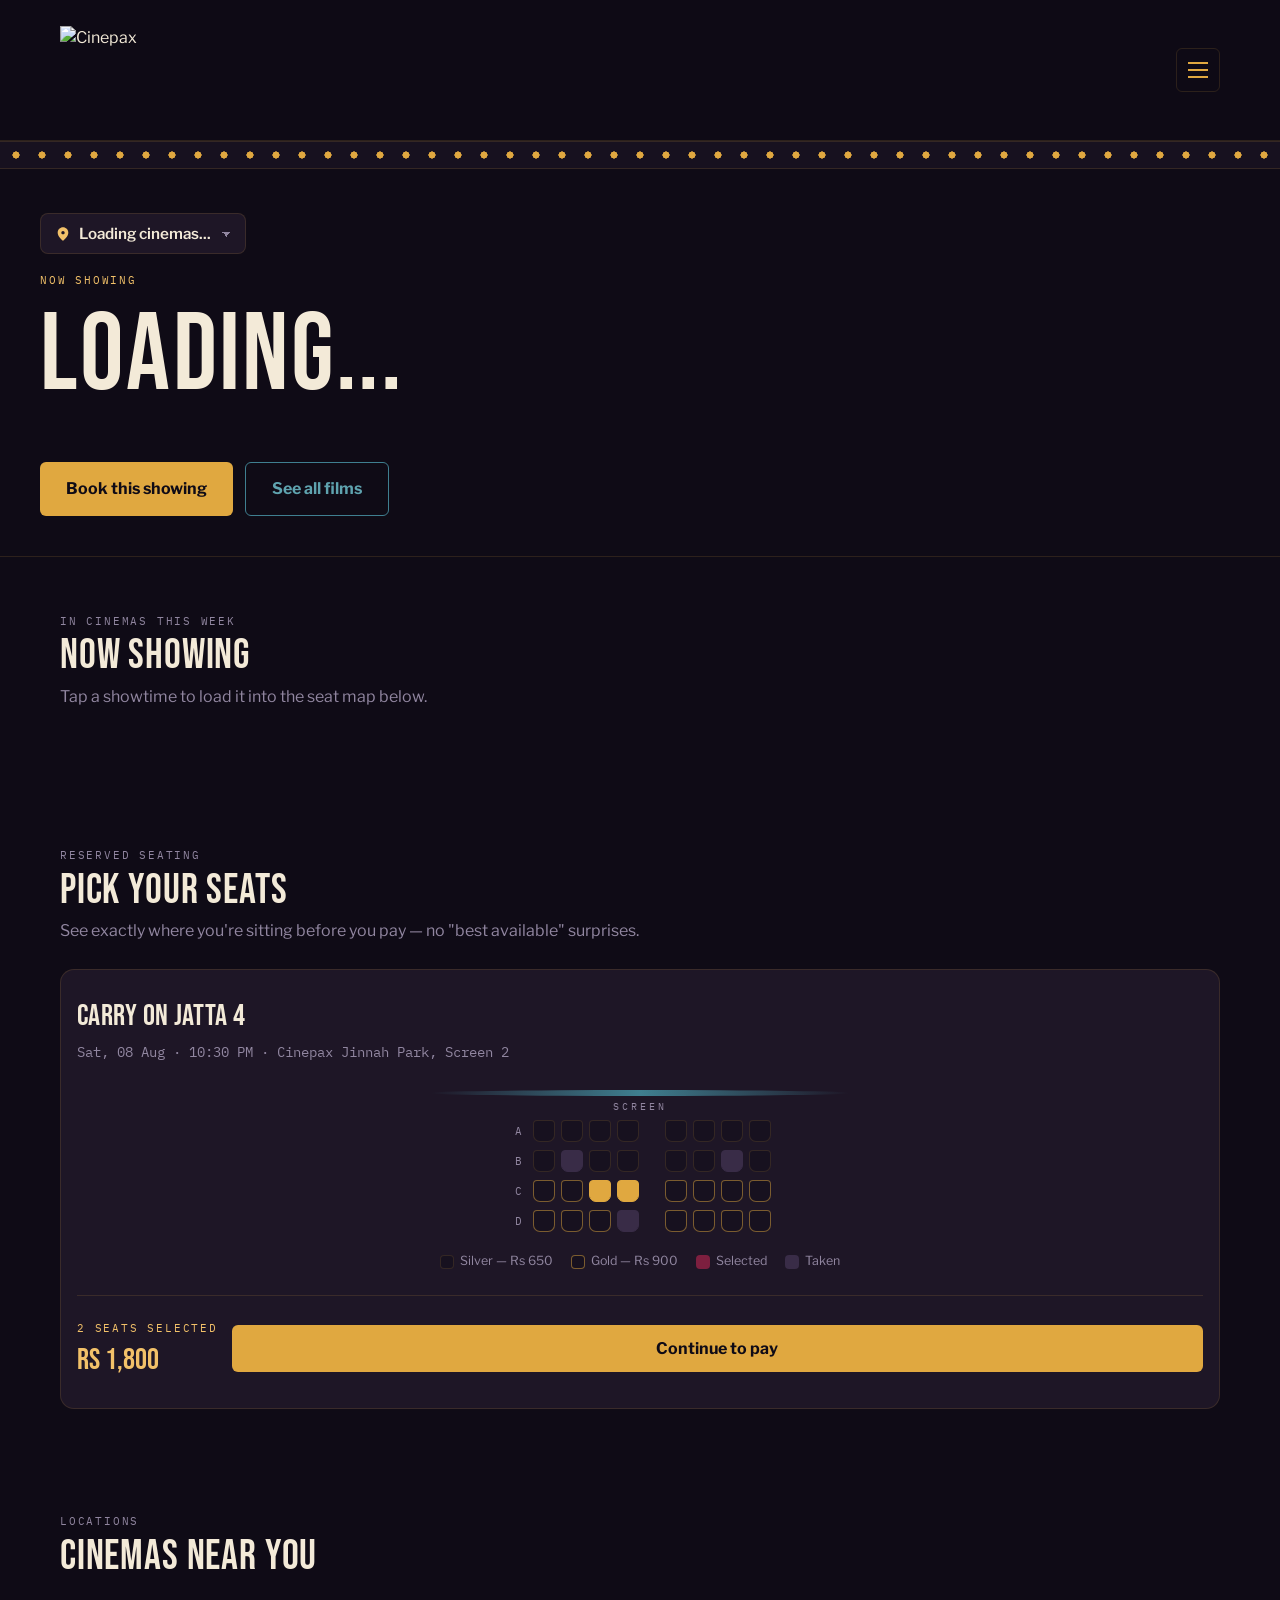
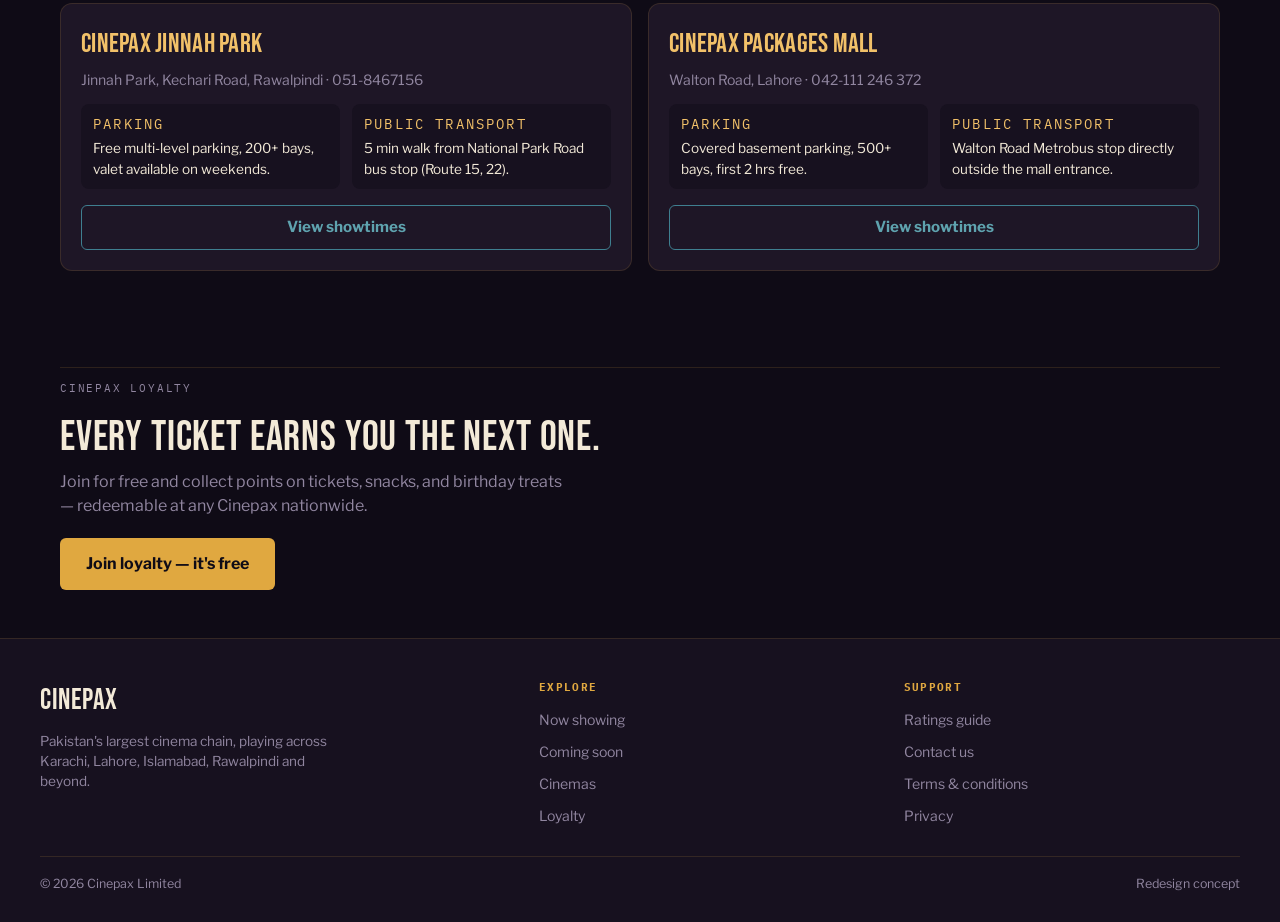
==== commit 39e7b34f: "Add files via upload" ====
--- a/index.html
+++ b/index.html
@@ -11,6 +11,21 @@
 <link rel="preconnect" href="https://fonts.gstatic.com" crossorigin>
 <link href="https://fonts.googleapis.com/css2?family=Bebas+Neue&family=Libre+Franklin:wght@400;500;600;700;800&family=IBM+Plex+Mono:wght@400;500&display=swap" rel="stylesheet">
 <link rel="stylesheet" href="style.css">
+<style>
+  /* Homepage-only override: the full Cinepax lockup needs real vertical
+     room to read as bold rather than cramped, so the header grows to
+     fit it instead of the logo shrinking to fit the header. */
+  header .nav-bar{ padding: 20px 20px; }
+  .brand-logo{ display:flex; align-items:center; }
+  .brand-logo-img{ height: 58px; width: auto; display:block; }
+  @media (min-width: 480px){
+    .brand-logo-img{ height: 72px; }
+  }
+  @media (min-width: 720px){
+    header .nav-bar{ padding: 26px 20px; }
+    .brand-logo-img{ height: 88px; }
+  }
+</style>
 </head>
 <body>
 
@@ -18,7 +33,7 @@
 
 <header>
   <div class="nav-bar">
-    <a href="#top" class="brand" aria-label="Cinepax home"><span class="name">CINEPAX</span></a>
+    <a href="#top" class="brand brand-logo" aria-label="Cinepax home"><img src="cinepax-logo.svg" alt="Cinepax" class="brand-logo-img"></a>
     <button class="menu-toggle" id="menuToggle" aria-expanded="false" aria-controls="navOverlay" aria-label="Open menu"><span></span></button>
   </div>
 </header>
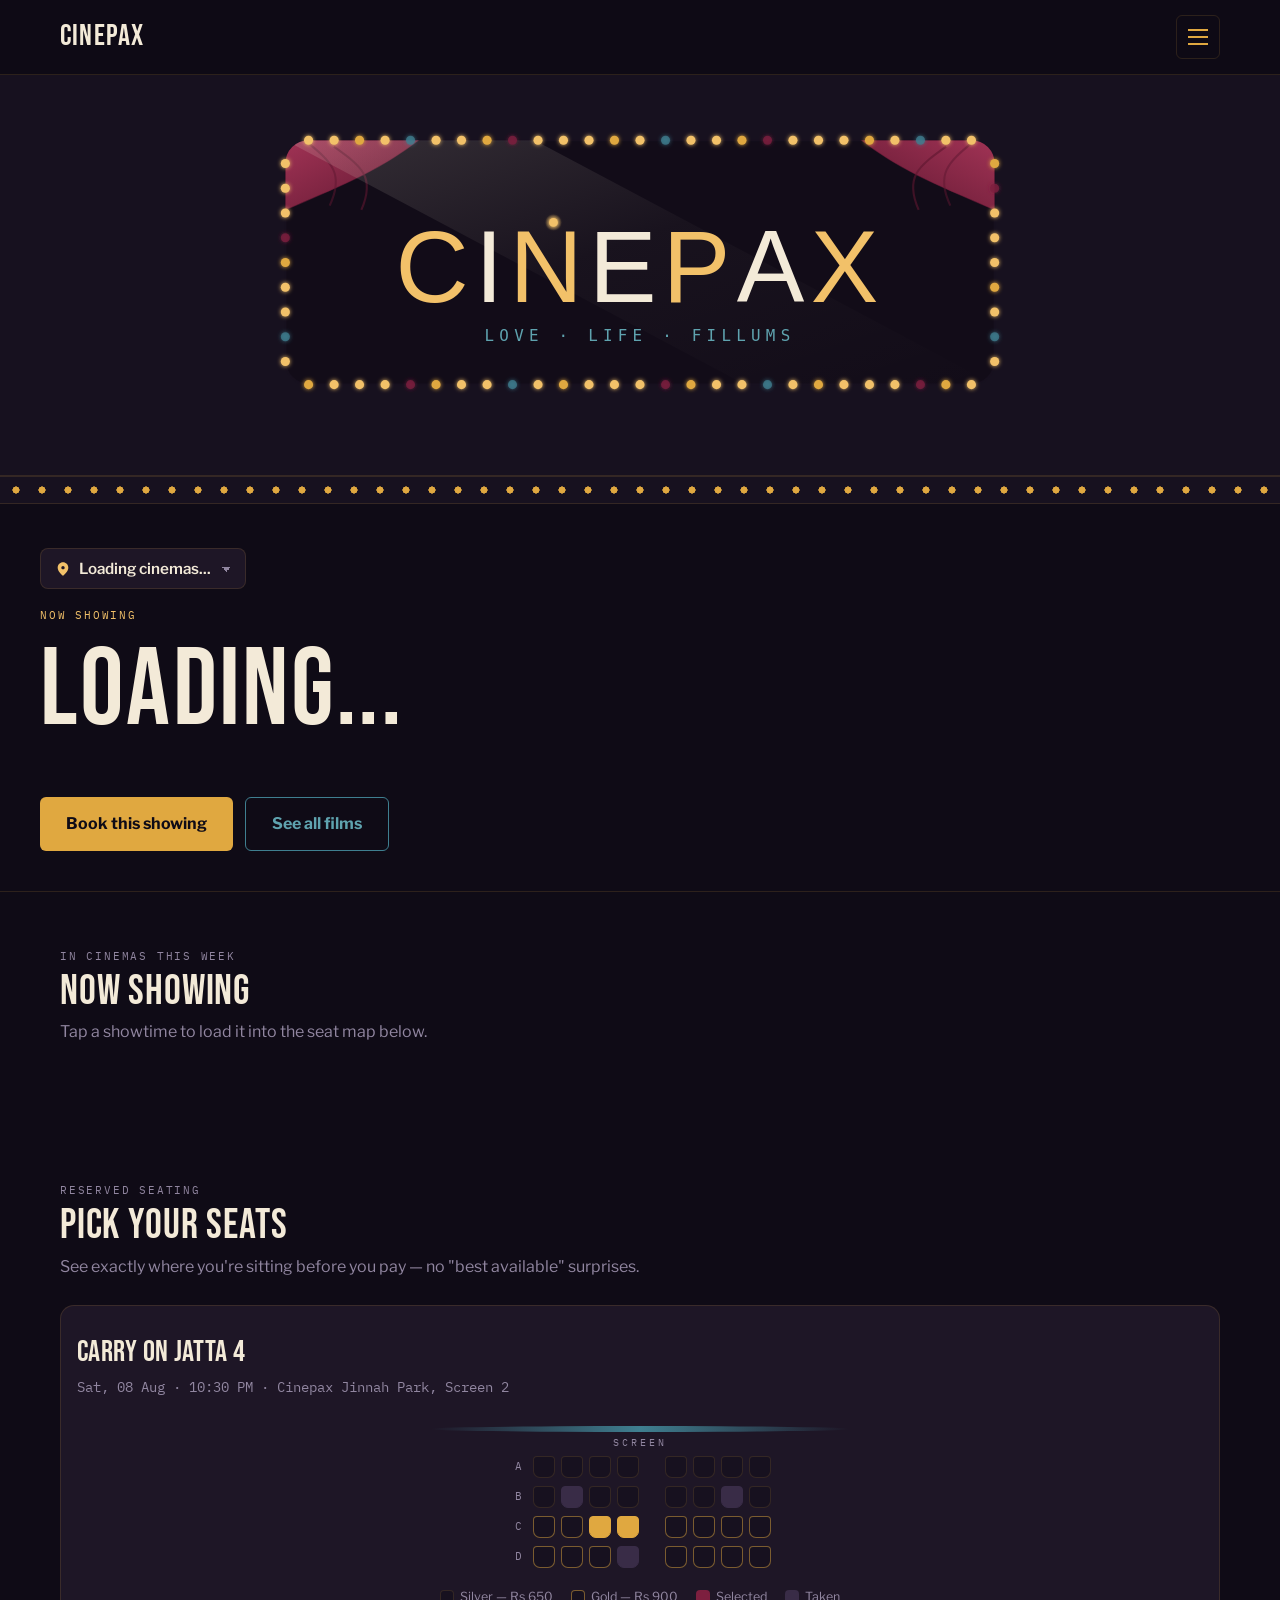
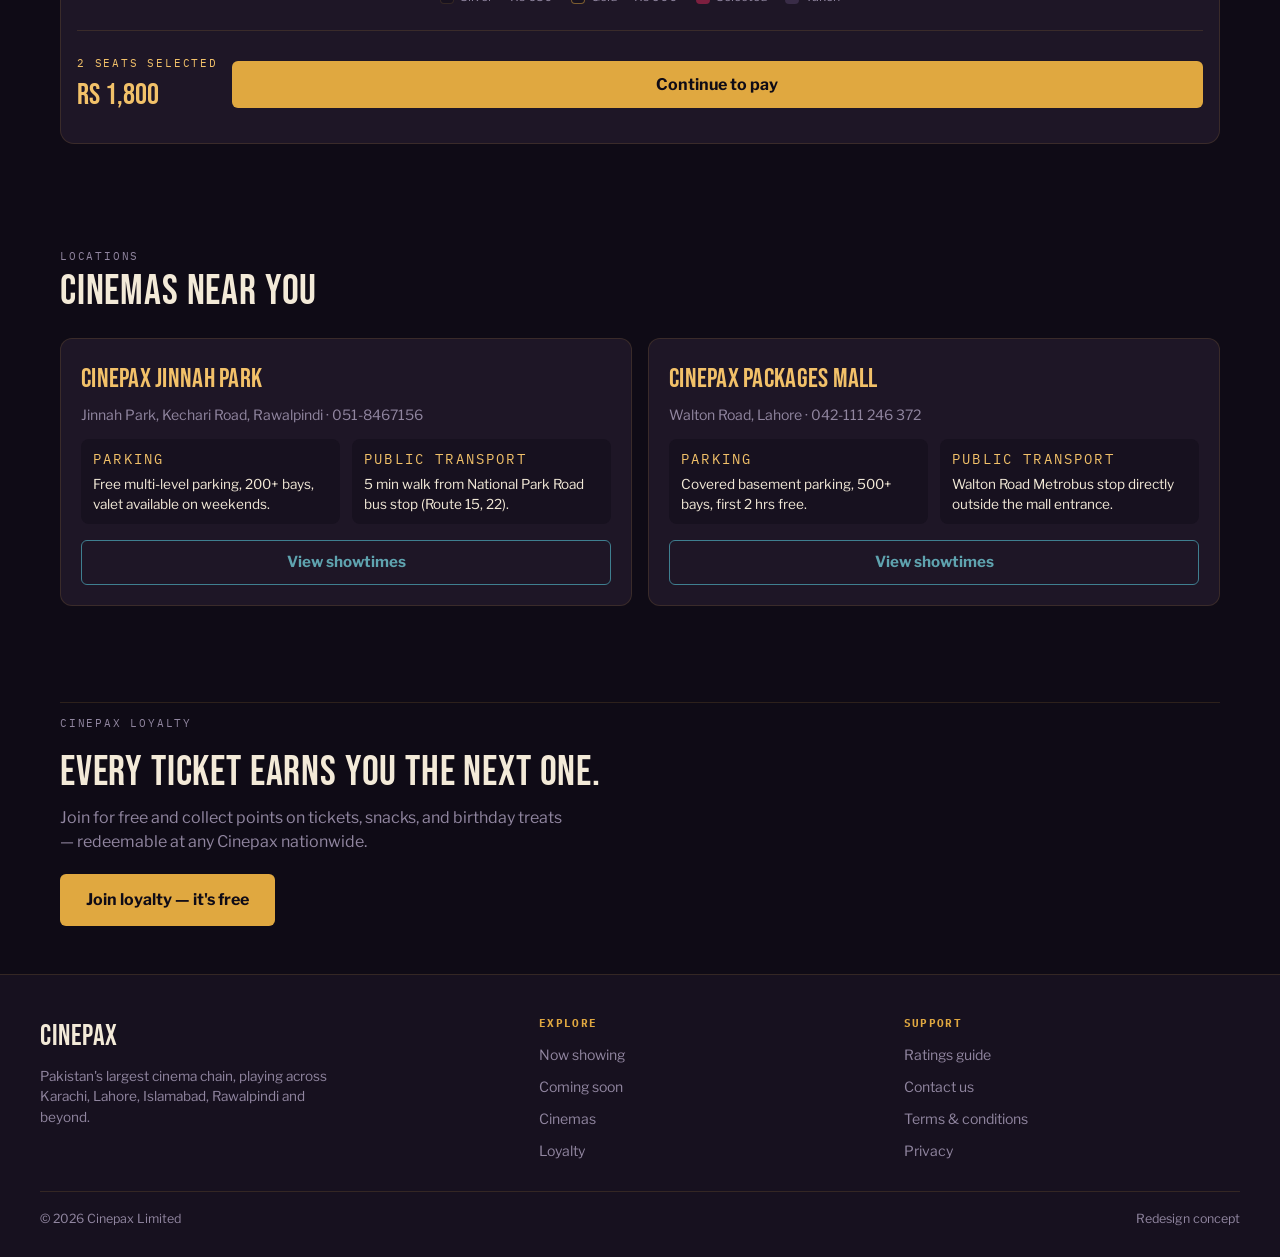
==== commit a37d7969: "Add files via upload" ====
--- a/index.html
+++ b/index.html
@@ -12,18 +12,25 @@
 <link href="https://fonts.googleapis.com/css2?family=Bebas+Neue&family=Libre+Franklin:wght@400;500;600;700;800&family=IBM+Plex+Mono:wght@400;500&display=swap" rel="stylesheet">
 <link rel="stylesheet" href="style.css">
 <style>
-  /* Homepage-only override: the full Cinepax lockup needs real vertical
-     room to read as bold rather than cramped, so the header grows to
-     fit it instead of the logo shrinking to fit the header. */
-  header .nav-bar{ padding: 20px 20px; }
-  .brand-logo{ display:flex; align-items:center; }
-  .brand-logo-img{ height: 58px; width: auto; display:block; }
-  @media (min-width: 480px){
-    .brand-logo-img{ height: 72px; }
+  /* Homepage-only: the logo is a wide lockup, not an icon, so it gets its
+     own full-width banner under the sticky nav instead of being squeezed
+     into the corner next to the menu button. */
+  .logo-banner{
+    background: var(--bg-raised);
+    border-bottom: 1px solid var(--line);
+    padding: 28px 20px 32px;
+    display: flex;
+    justify-content: center;
+  }
+  .logo-banner-img{
+    width: 100%;
+    max-width: 620px;
+    height: auto;
+    display: block;
   }
   @media (min-width: 720px){
-    header .nav-bar{ padding: 26px 20px; }
-    .brand-logo-img{ height: 88px; }
+    .logo-banner{ padding: 40px 20px 44px; }
+    .logo-banner-img{ max-width: 760px; }
   }
 </style>
 </head>
@@ -33,10 +40,15 @@
 
 <header>
   <div class="nav-bar">
-    <a href="#top" class="brand brand-logo" aria-label="Cinepax home"><img src="cinepax-logo.svg" alt="Cinepax" class="brand-logo-img"></a>
+    <a href="#top" class="brand" aria-label="Cinepax home"><span class="name">CINEPAX</span></a>
     <button class="menu-toggle" id="menuToggle" aria-expanded="false" aria-controls="navOverlay" aria-label="Open menu"><span></span></button>
   </div>
 </header>
+
+<div class="logo-banner">
+  <img src="cinepax-logo.svg" alt="Cinepax" class="logo-banner-img">
+</div>
+
 
 <nav class="nav-overlay" id="navOverlay">
   <div class="nav-overlay-top">
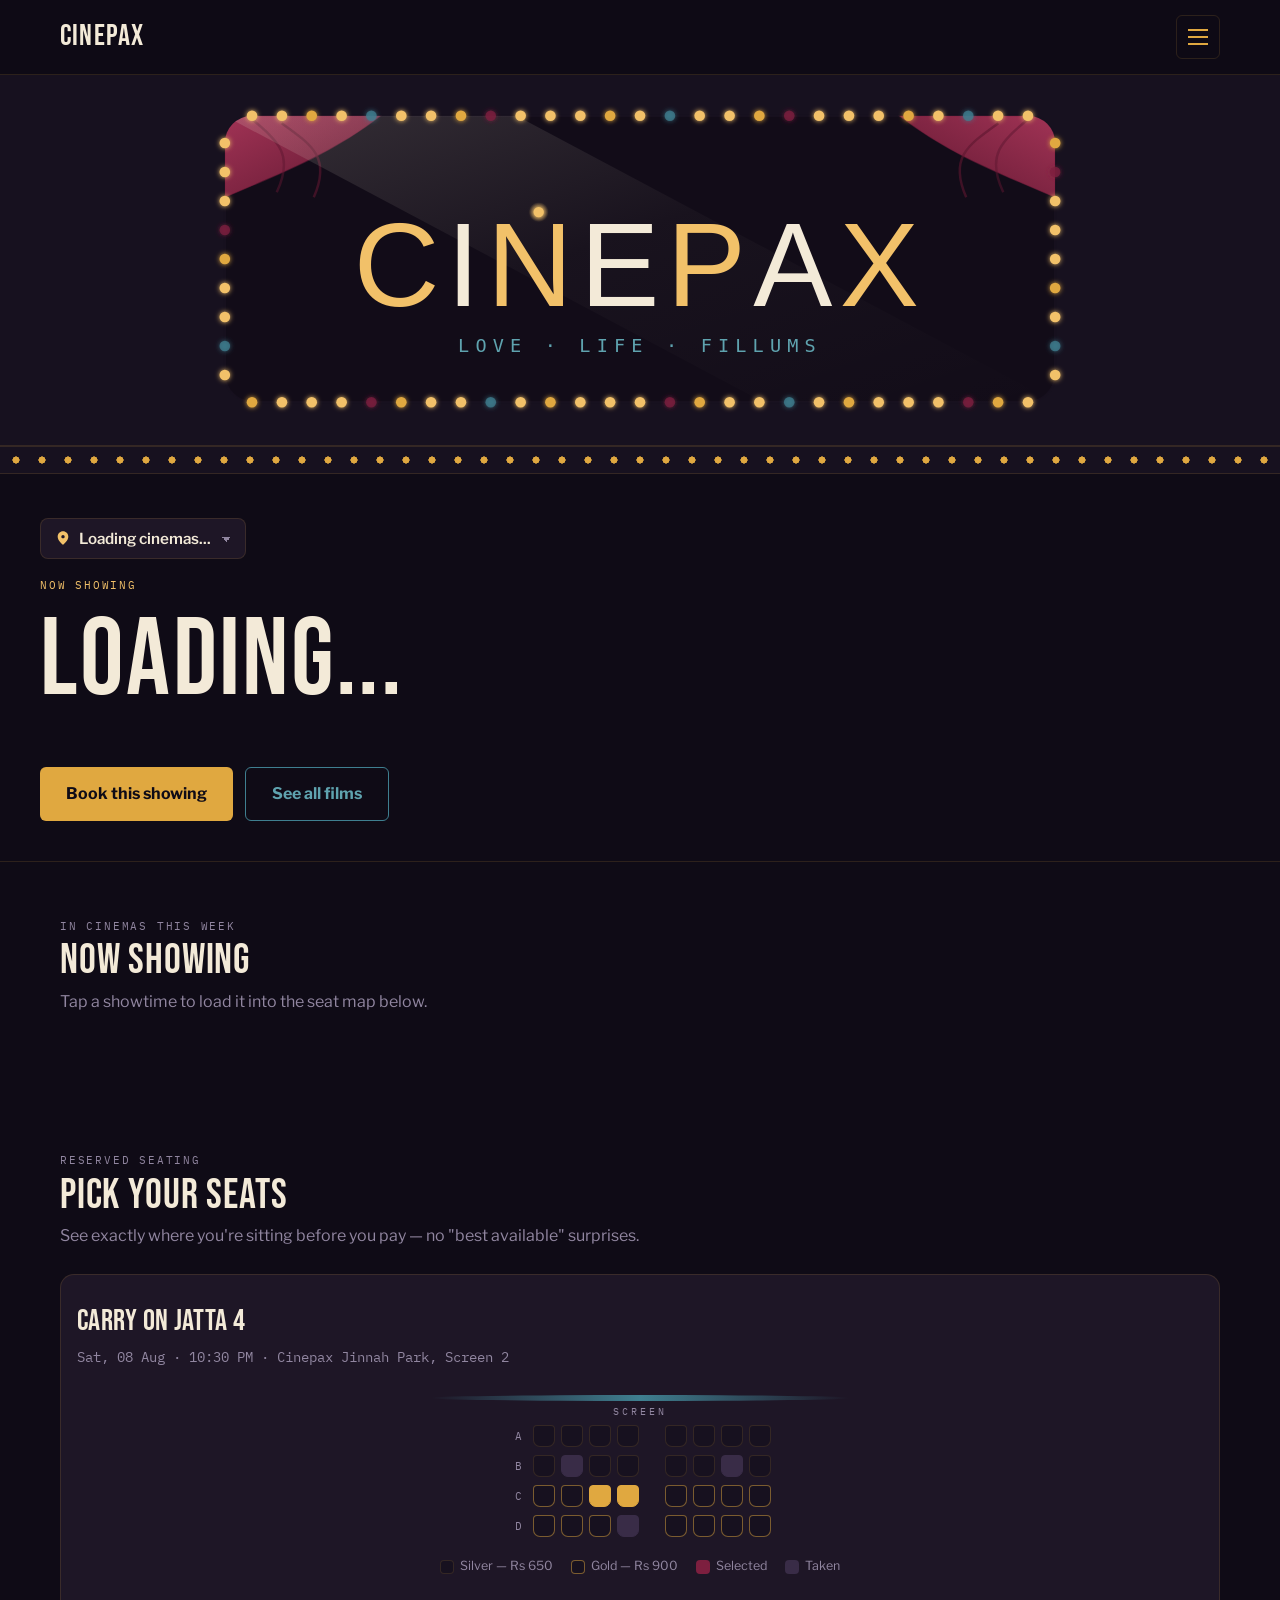
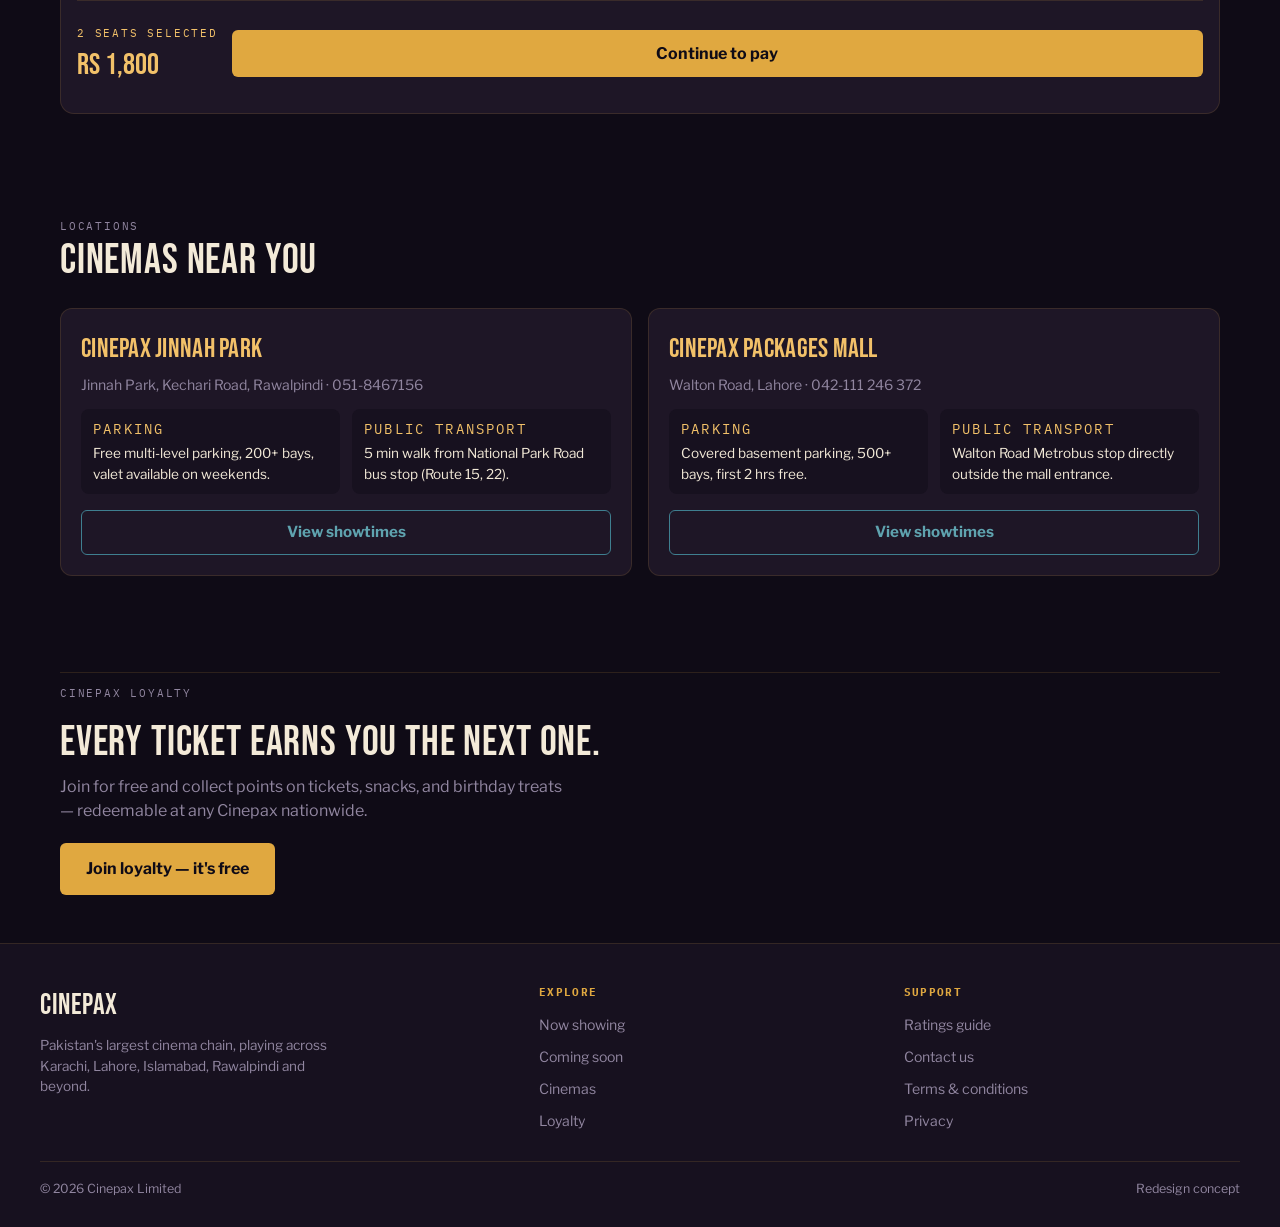
==== commit 08567930: "Add files via upload" ====
--- a/index.html
+++ b/index.html
@@ -18,19 +18,19 @@
   .logo-banner{
     background: var(--bg-raised);
     border-bottom: 1px solid var(--line);
-    padding: 28px 20px 32px;
+    padding: 18px 20px 20px;
     display: flex;
     justify-content: center;
   }
   .logo-banner-img{
     width: 100%;
-    max-width: 620px;
+    max-width: 700px;
     height: auto;
     display: block;
   }
   @media (min-width: 720px){
-    .logo-banner{ padding: 40px 20px 44px; }
-    .logo-banner-img{ max-width: 760px; }
+    .logo-banner{ padding: 26px 20px 28px; }
+    .logo-banner-img{ max-width: 860px; }
   }
 </style>
 </head>
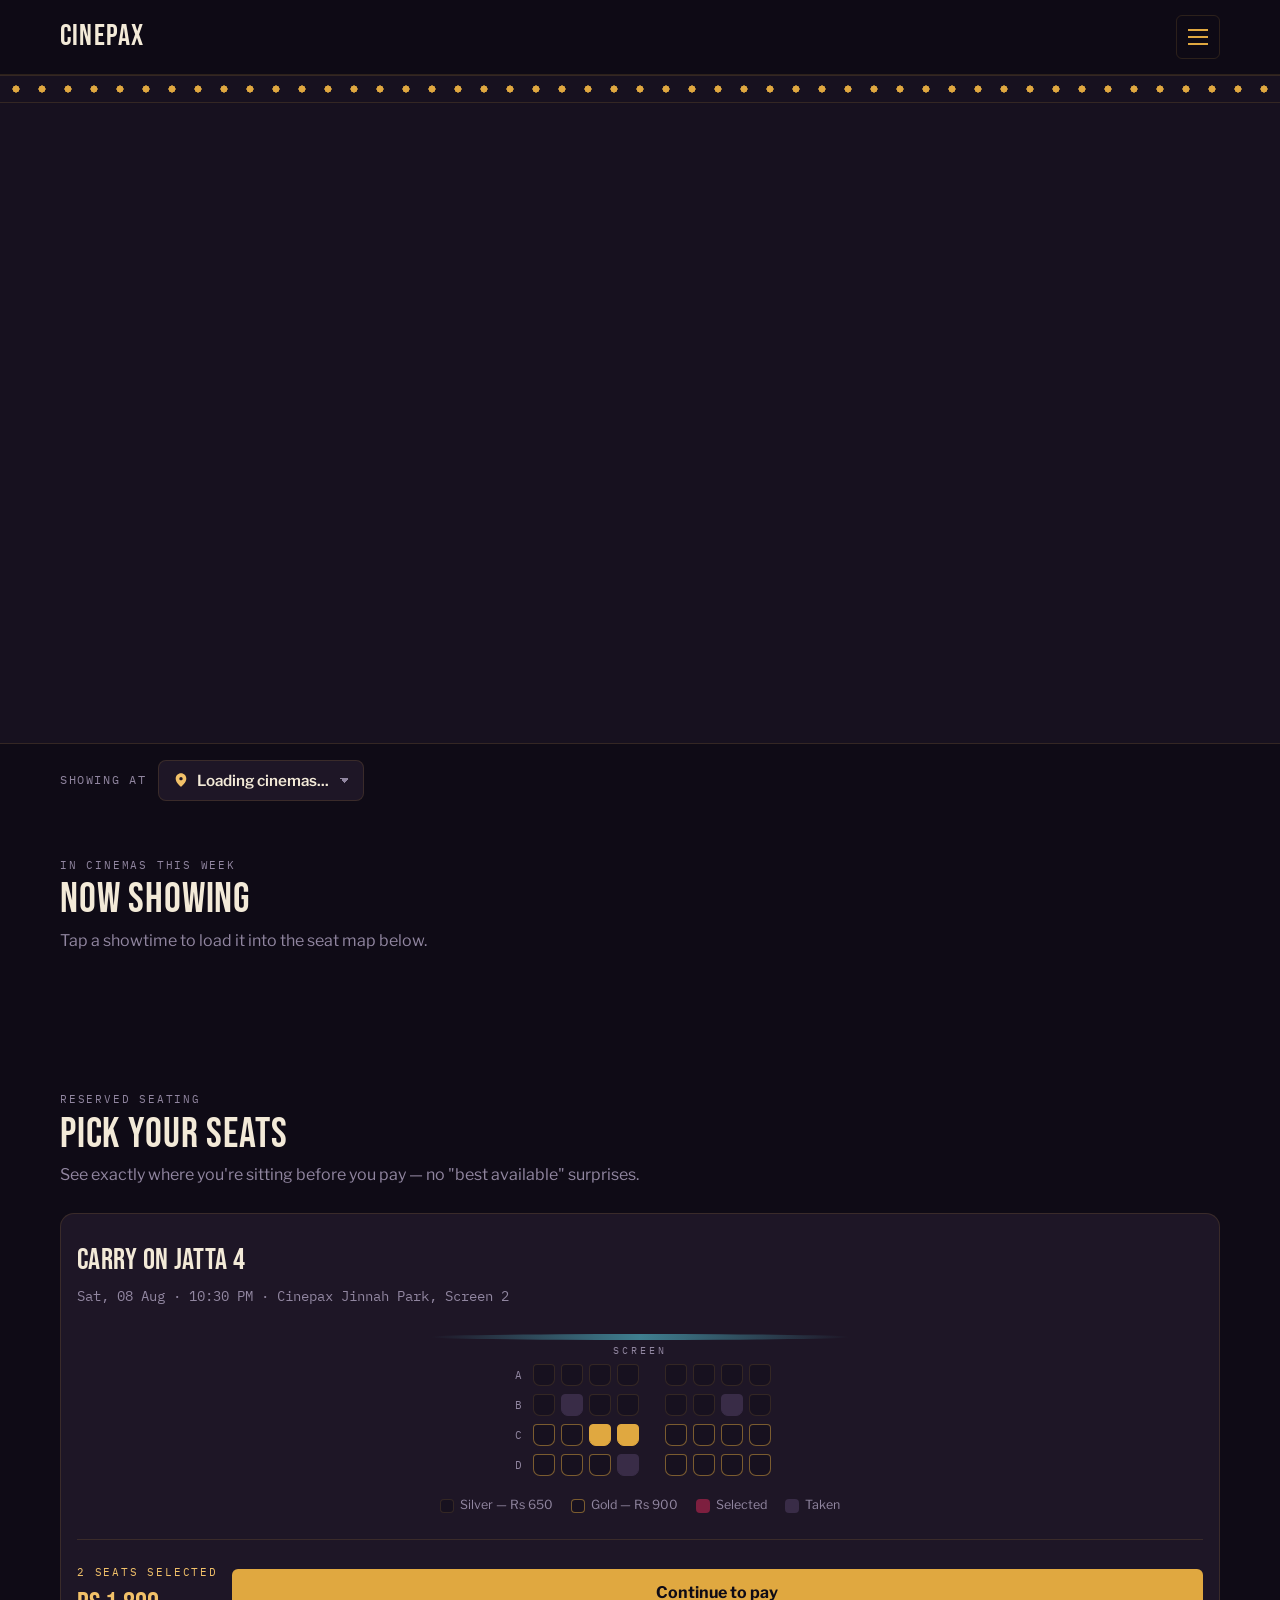
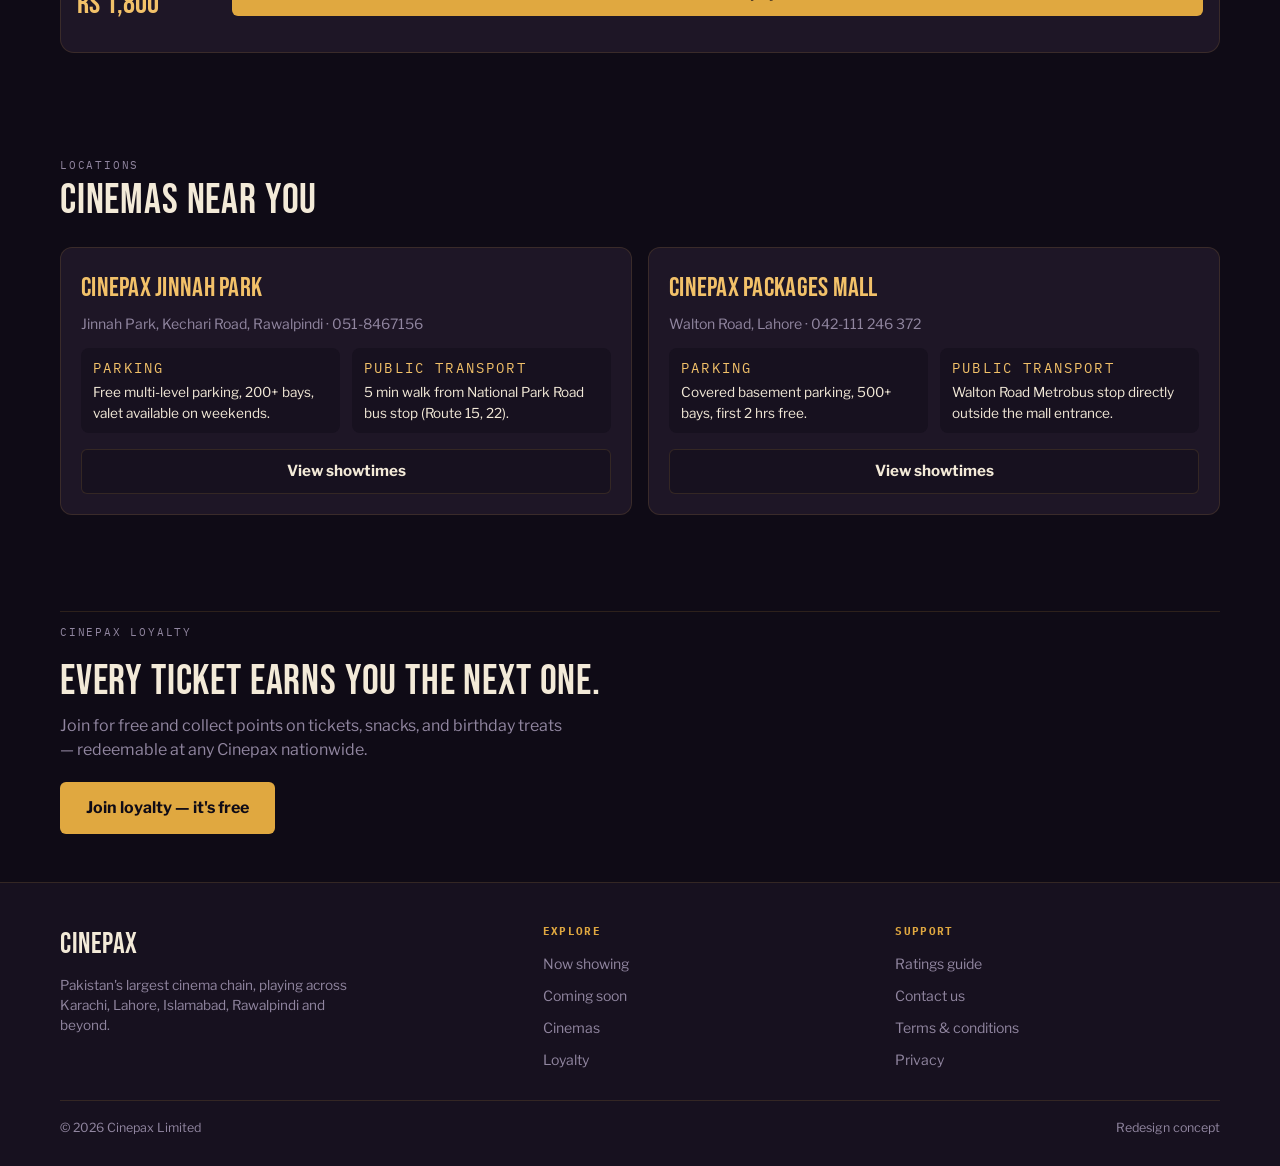
==== commit 9c0674bb: "Add files via upload" ====
--- a/index.html
+++ b/index.html
@@ -11,28 +11,6 @@
 <link rel="preconnect" href="https://fonts.gstatic.com" crossorigin>
 <link href="https://fonts.googleapis.com/css2?family=Bebas+Neue&family=Libre+Franklin:wght@400;500;600;700;800&family=IBM+Plex+Mono:wght@400;500&display=swap" rel="stylesheet">
 <link rel="stylesheet" href="style.css">
-<style>
-  /* Homepage-only: the logo is a wide lockup, not an icon, so it gets its
-     own full-width banner under the sticky nav instead of being squeezed
-     into the corner next to the menu button. */
-  .logo-banner{
-    background: var(--bg-raised);
-    border-bottom: 1px solid var(--line);
-    padding: 18px 20px 20px;
-    display: flex;
-    justify-content: center;
-  }
-  .logo-banner-img{
-    width: 100%;
-    max-width: 700px;
-    height: auto;
-    display: block;
-  }
-  @media (min-width: 720px){
-    .logo-banner{ padding: 26px 20px 28px; }
-    .logo-banner-img{ max-width: 860px; }
-  }
-</style>
 </head>
 <body>
 
@@ -45,9 +23,6 @@
   </div>
 </header>
 
-<div class="logo-banner">
-  <img src="cinepax-logo.svg" alt="Cinepax" class="logo-banner-img">
-</div>
 
 
 <nav class="nav-overlay" id="navOverlay">
@@ -74,21 +49,18 @@
 
   <div id="top">
     <div class="arch-band" role="presentation"></div>
-    <div class="hero">
-      <div class="hero-inner">
-        <label class="location-picker" for="cinemaSelect">
-          <svg viewBox="0 0 24 24"><path d="M12 2C7.6 2 4 5.6 4 10c0 5.2 6.6 11.1 7.1 11.6.5.4 1.2.4 1.7 0C13.4 21.1 20 15.2 20 10c0-4.4-3.6-8-8-8zm0 10.5c-1.4 0-2.5-1.1-2.5-2.5S10.6 7.5 12 7.5s2.5 1.1 2.5 2.5-1.1 2.5-2.5 2.5z"></path></svg>
-          <select id="cinemaSelect"><option value="">Loading cinemas...</option></select>
-        </label>
-        <p class="eyebrow" id="heroEyebrow">Now showing</p>
-        <h1 class="display" id="heroTitle">Loading...</h1>
-        <p class="sub" id="heroSub"></p>
-        <p class="hero-meta" id="heroMeta"></p>
-        <div class="hero-ctas">
-          <a href="#seats" class="btn btn-primary" id="heroBookBtn">Book this showing</a>
-          <a href="movies.html" class="btn btn-secondary">See all films</a>
-        </div>
-      </div>
+
+    <div class="hero-slider" id="heroSlider" role="region" aria-roledescription="carousel" aria-label="Featured films">
+      <div class="hero-slides" id="heroSlides"></div>
+      <div class="hero-dots" id="heroDots"></div>
+    </div>
+
+    <div class="cinema-bar">
+      <span class="cinema-bar-label">Showing at</span>
+      <label class="location-picker" for="cinemaSelect">
+        <svg viewBox="0 0 24 24"><path d="M12 2C7.6 2 4 5.6 4 10c0 5.2 6.6 11.1 7.1 11.6.5.4 1.2.4 1.7 0C13.4 21.1 20 15.2 20 10c0-4.4-3.6-8-8-8zm0 10.5c-1.4 0-2.5-1.1-2.5-2.5S10.6 7.5 12 7.5s2.5 1.1 2.5 2.5-1.1 2.5-2.5 2.5z"></path></svg>
+        <select id="cinemaSelect"><option value="">Loading cinemas...</option></select>
+      </label>
     </div>
   </div>
 
@@ -262,96 +234,6 @@
   });
 </script>
 
-<!-- ===== Cinepax Chat Widget ===== -->
-<!-- Paste this block just before </body> on every page. Requires the CSS variables
-     already defined in each page's 
-<button id="chatToggle" aria-label="Open chat assistant" aria-expanded="false">
-  <svg viewBox="0 0 24 24"><path d="M20 2H4c-1.1 0-2 .9-2 2v18l4-4h14c1.1 0 2-.9 2-2V4c0-1.1-.9-2-2-2z"></path></svg>
-</button>
-
-<div id="chatPanel" role="dialog" aria-label="Cinepax chat assistant">
-  <div id="chatHeader">
-    <span>Ask Cinepax</span>
-    <button id="chatClose" aria-label="Close chat">✕</button>
-  </div>
-  <div id="chatMessages">
-    <div class="chat-msg bot">Hi! I can help with showtimes, ticket prices, ratings, or general questions about Cinepax. What do you need?</div>
-  </div>
-  <div id="chatInputRow">
-    <textarea id="chatInput" rows="1" placeholder="Type a message..."></textarea>
-    <button id="chatSend">Send</button>
-  </div>
-</div>
-
-<script>
-(function(){
-  const toggle = document.getElementById('chatToggle');
-  const panel = document.getElementById('chatPanel');
-  const closeBtn = document.getElementById('chatClose');
-  const messagesEl = document.getElementById('chatMessages');
-  const input = document.getElementById('chatInput');
-  const sendBtn = document.getElementById('chatSend');
-
-  let history = []; // { role: 'user'|'assistant', content: '...' }
-
-  function openChat(){ panel.classList.add('open'); toggle.setAttribute('aria-expanded','true'); input.focus(); }
-  function closeChat(){ panel.classList.remove('open'); toggle.setAttribute('aria-expanded','false'); }
-  toggle.addEventListener('click', () => panel.classList.contains('open') ? closeChat() : openChat());
-  closeBtn.addEventListener('click', closeChat);
-
-  function addMessage(role, text){
-    const div = document.createElement('div');
-    div.className = 'chat-msg ' + (role === 'user' ? 'user' : 'bot');
-    div.textContent = text;
-    messagesEl.appendChild(div);
-    messagesEl.scrollTop = messagesEl.scrollHeight;
-    return div;
-  }
-
-  async function sendMessage(){
-    const text = input.value.trim();
-    if (!text) return;
-    input.value = '';
-    sendBtn.disabled = true;
-    addMessage('user', text);
-    history.push({ role: 'user', content: text });
-
-    const typingEl = addMessage('bot', 'Typing...');
-    typingEl.classList.add('typing');
-
-    try {
-      const res = await fetch('/.netlify/functions/chat', {
-        method: 'POST',
-        headers: { 'Content-Type': 'application/json' },
-        body: JSON.stringify({ messages: history })
-      });
-      const data = await res.json();
-      typingEl.remove();
-      if (data.reply) {
-        addMessage('bot', data.reply);
-        history.push({ role: 'assistant', content: data.reply });
-      } else {
-        addMessage('bot', "Sorry, something went wrong. Please try again.");
-      }
-    } catch (err) {
-      typingEl.remove();
-      addMessage('bot', "Sorry, I couldn't connect. Please try again in a moment.");
-    } finally {
-      sendBtn.disabled = false;
-    }
-  }
-
-  sendBtn.addEventListener('click', sendMessage);
-  input.addEventListener('keydown', (e) => {
-    if (e.key === 'Enter' && !e.shiftKey) {
-      e.preventDefault();
-      sendMessage();
-    }
-  });
-})();
-</script>
-<!-- ===== End Cinepax Chat Widget ===== -->
-
 <script type="module">
 import { createClient } from 'https://esm.sh/@supabase/supabase-js@2';
 
@@ -368,12 +250,217 @@
   return d.innerHTML;
 }
 
+// Admin-entered links: refuse javascript:/data: URLs.
+function safeUrl(u){
+  const s = String(u || '').trim();
+  if (!s || /^(javascript|data|vbscript):/i.test(s)) return '';
+  return s;
+}
+
+/* ===================== HERO ===================== */
+
+function slideFromHero(h){
+  const m = h.movies || null;
+  const meta = m ? [m.genre, m.language, m.duration_minutes ? m.duration_minutes + ' min' : null, m.rating_code].filter(Boolean) : [];
+  return {
+    image: h.image_url,
+    mobileImage: h.mobile_image_url,
+    label: h.label || (m ? 'Now showing' : ''),
+    title: (h.title || (m && m.title) || '').trim(),
+    subtitle: h.subtitle || '',
+    meta,
+    href: safeUrl(h.cta_url) || (h.movie_id ? 'movie.html?id=' + encodeURIComponent(h.movie_id) : '#showing'),
+    ctaLabel: h.cta_label || 'Book tickets'
+  };
+}
+
+function slideFromMovie(m){
+  const syn = (m.synopsis || '').trim();
+  return {
+    poster: m.poster_url || '',
+    label: 'Now showing',
+    title: m.title,
+    subtitle: syn.length > 150 ? syn.slice(0, 147).trimEnd() + '...' : syn,
+    meta: [m.genre, m.language, m.duration_minutes ? m.duration_minutes + ' min' : null, m.rating_code].filter(Boolean),
+    href: 'movie.html?id=' + encodeURIComponent(m.id),
+    ctaLabel: 'View showtimes'
+  };
+}
+
+function buildSlide(s, index, total){
+  const slide = document.createElement('article');
+  slide.className = 'hero-slide' + (s.poster ? ' hero-slide--poster' : '');
+  slide.setAttribute('role', 'group');
+  slide.setAttribute('aria-roledescription', 'slide');
+  slide.setAttribute('aria-label', (index + 1) + ' of ' + total);
+
+  if (s.image) {
+    const pic = document.createElement('picture');
+    if (s.mobileImage) {
+      const src = document.createElement('source');
+      src.media = '(max-width: 720px)';
+      src.srcset = s.mobileImage;
+      pic.appendChild(src);
+    }
+    const img = document.createElement('img');
+    img.className = 'hero-bg';
+    img.src = s.image;
+    img.alt = '';
+    img.decoding = 'async';
+    if (index > 0) img.loading = 'lazy';
+    pic.appendChild(img);
+    slide.appendChild(pic);
+  } else if (s.poster) {
+    const bg = document.createElement('img');
+    bg.className = 'hero-bg';
+    bg.src = s.poster;
+    bg.alt = '';
+    slide.appendChild(bg);
+    const card = document.createElement('img');
+    card.className = 'hero-poster-card';
+    card.src = s.poster;
+    card.alt = '';
+    slide.appendChild(card);
+  }
+
+  const scrim = document.createElement('div');
+  scrim.className = 'hero-scrim';
+  slide.appendChild(scrim);
+
+  const copy = document.createElement('div');
+  copy.className = 'hero-copy';
+  if (s.label) {
+    const p = document.createElement('p');
+    p.className = 'eyebrow';
+    p.textContent = s.label;
+    copy.appendChild(p);
+  }
+  const h = document.createElement(index === 0 ? 'h1' : 'h2');
+  h.textContent = s.title;
+  copy.appendChild(h);
+  if (s.subtitle) {
+    const p = document.createElement('p');
+    p.className = 'sub';
+    p.textContent = s.subtitle;
+    copy.appendChild(p);
+  }
+  if (s.meta && s.meta.length) {
+    const p = document.createElement('p');
+    p.className = 'hero-meta';
+    s.meta.forEach((t, i) => {
+      if (i) { const dot = document.createElement('span'); dot.textContent = '\u00b7'; p.appendChild(dot); }
+      const span = document.createElement('span');
+      span.textContent = t;
+      p.appendChild(span);
+    });
+    copy.appendChild(p);
+  }
+  const ctas = document.createElement('div');
+  ctas.className = 'hero-ctas';
+  const primary = document.createElement('a');
+  primary.className = 'btn btn-primary';
+  primary.href = s.href;
+  primary.textContent = s.ctaLabel;
+  ctas.appendChild(primary);
+  const secondary = document.createElement('a');
+  secondary.className = 'btn btn-secondary';
+  secondary.href = 'movies.html';
+  secondary.textContent = 'See all films';
+  ctas.appendChild(secondary);
+  copy.appendChild(ctas);
+  slide.appendChild(copy);
+  return slide;
+}
+
+function initSlider(count){
+  const slider = el('heroSlider');
+  const slides = [...document.querySelectorAll('.hero-slide')];
+  const dotsEl = el('heroDots');
+  const reduceMotion = window.matchMedia('(prefers-reduced-motion: reduce)').matches;
+  let current = 0;
+  let timer = null;
+
+  const dots = [];
+  if (count > 1) {
+    for (let i = 0; i < count; i++) {
+      const d = document.createElement('button');
+      d.type = 'button';
+      d.className = 'hero-dot';
+      d.setAttribute('aria-label', 'Show slide ' + (i + 1));
+      d.addEventListener('click', () => { show(i); start(); });
+      dotsEl.appendChild(d);
+      dots.push(d);
+    }
+  }
+
+  function show(n){
+    current = (n + count) % count;
+    slides.forEach((s, i) => {
+      const on = i === current;
+      s.classList.toggle('active', on);
+      s.setAttribute('aria-hidden', String(!on));
+      s.inert = !on;
+    });
+    dots.forEach((d, i) => d.setAttribute('aria-current', String(i === current)));
+  }
+  function stop(){ if (timer) { clearInterval(timer); timer = null; } }
+  function start(){
+    stop();
+    if (count < 2 || reduceMotion) return;
+    timer = setInterval(() => show(current + 1), 6500);
+  }
+
+  show(0);
+  start();
+  if (count < 2) return;
+
+  slider.addEventListener('mouseenter', stop);
+  slider.addEventListener('mouseleave', start);
+  slider.addEventListener('focusin', stop);
+  slider.addEventListener('focusout', start);
+
+  let touchX = null;
+  slider.addEventListener('touchstart', (e) => { touchX = e.touches[0].clientX; }, { passive: true });
+  slider.addEventListener('touchend', (e) => {
+    if (touchX === null) return;
+    const dx = e.changedTouches[0].clientX - touchX;
+    touchX = null;
+    if (Math.abs(dx) > 50) { show(current + (dx < 0 ? 1 : -1)); start(); }
+  });
+}
+
+async function loadHero(){
+  let slides = [];
+
+  const { data: heroes } = await supabase
+    .from('heroes')
+    .select('*, movies(id, title, genre, language, duration_minutes, rating_code)')
+    .eq('is_active', true)
+    .order('sort_order', { ascending: true })
+    .order('created_at', { ascending: false });
+  if (heroes && heroes.length) slides = heroes.map(slideFromHero).filter(s => s.image && s.title);
+
+  // No banners yet (or the heroes table isn't set up): feature the newest movie instead.
+  if (!slides.length) {
+    const { data: latest } = await supabase.from('movies').select('*').order('created_at', { ascending: false }).limit(1);
+    if (latest && latest.length) slides = [slideFromMovie(latest[0])];
+  }
+
+  const wrap = el('heroSlides');
+  if (!slides.length) {
+    slides = [{ label: 'Cinepax', title: 'Now showing', subtitle: 'Films will appear here as soon as they are added.', meta: [], href: 'movies.html', ctaLabel: 'Browse films' }];
+  }
+  slides.forEach((s, i) => wrap.appendChild(buildSlide(s, i, slides.length)));
+  initSlider(slides.length);
+}
+
+/* ===================== CINEMAS + SHOWTIMES ===================== */
+
 async function loadCinemas(){
   const { data, error } = await supabase.from('cinemas').select('*').order('name');
   if (error || !data || data.length === 0) {
-    el('heroTitle').textContent = 'No cinemas set up yet';
-    el('heroSub').textContent = 'Add cinemas and movies from the admin dashboard to see them here.';
     el('cinemaSelect').innerHTML = '<option value="">No cinemas available</option>';
+    el('showingEmptyNote').style.display = 'block';
     return;
   }
   cinemas = data;
@@ -381,7 +468,7 @@
   const defaultId = (saved && cinemas.some(c => c.id === saved)) ? saved : cinemas[0].id;
 
   el('cinemaSelect').innerHTML = cinemas.map(c =>
-    `<option value="${c.id}">${escapeHtml(c.name)} — ${escapeHtml(c.city)}</option>`
+    `<option value="${c.id}">${escapeHtml(c.name)} \u2014 ${escapeHtml(c.city)}</option>`
   ).join('');
   el('cinemaSelect').value = defaultId;
 
@@ -407,15 +494,9 @@
 
   if (error || !data || data.length === 0) {
     el('showingEmptyNote').style.display = 'block';
-    el('heroEyebrow').textContent = 'Now showing \u00b7 ' + (cinema ? cinema.name : '');
-    el('heroTitle').textContent = 'Nothing scheduled yet';
-    el('heroSub').textContent = 'Check back soon, or browse all films.';
-    el('heroMeta').textContent = '';
-    el('heroBookBtn').style.display = 'none';
     return;
   }
   el('showingEmptyNote').style.display = 'none';
-  el('heroBookBtn').style.display = 'inline-flex';
 
   // Group showtimes by movie
   const groups = new Map();
@@ -430,32 +511,15 @@
     return;
   }
 
-  // Hero = soonest showing overall
-  renderHero(cinema, groupList[0].movie, data[0]);
-
   // Film row = one card per movie playing here
   groupList.forEach(({ movie, showtimes }) => renderFilmCard(movie, showtimes, cinema));
-}
-
-function renderHero(cinema, movie, showtime){
-  el('heroEyebrow').textContent = 'Now showing \u00b7 ' + (cinema ? cinema.name : '');
-  el('heroTitle').textContent = movie.title;
-  el('heroSub').textContent = [movie.language, movie.genre].filter(Boolean).join(' \u00b7 ') +
-    (movie.synopsis ? '. ' + movie.synopsis : '');
-  el('heroMeta').innerHTML = [showtime.format, movie.duration_minutes ? movie.duration_minutes + ' min' : null, showtime.screen]
-    .filter(Boolean).map(t => `<span>${escapeHtml(t)}</span>`).join('<span>\u00b7</span>');
-  el('heroBookBtn').onclick = (e) => {
-    e.preventDefault();
-    setSeatmapHeader(movie, showtime);
-    el('seats').scrollIntoView({ behavior: 'smooth', block: 'start' });
-  };
 }
 
 function setSeatmapHeader(movie, showtime){
   const when = new Date(showtime.show_time).toLocaleString('en-GB', { weekday:'short', day:'numeric', month:'short', hour:'2-digit', minute:'2-digit' });
   document.querySelector('.seatmap-header h3').textContent = movie.title;
   document.querySelector('.seatmap-header .meta').textContent =
-    `${when} \u00b7 ${showtime.format ? showtime.format + ' \u00b7 ' : ''}Screen ${showtime.screen || '—'}`;
+    `${when} \u00b7 ${showtime.format ? showtime.format + ' \u00b7 ' : ''}Screen ${showtime.screen || '\u2014'}`;
 }
 
 function renderFilmCard(movie, showtimes, cinema){
@@ -489,8 +553,10 @@
   el('filmRow').appendChild(stub);
 }
 
+loadHero();
 loadCinemas();
 </script>
 
+<script src="chat-widget.js" defer></script>
 </body>
 </html>
--- a/style.css
+++ b/style.css
@@ -146,9 +146,10 @@
 .hero-ctas{ display:flex; gap: 12px; margin-top: 28px; flex-wrap: wrap; }
 
 /* ===== Page hero (secondary pages) ===== */
-.page-hero{ padding: 40px 20px 32px; border-bottom: 1px solid var(--line); }
-@media (max-width: 360px){ .page-hero{ padding: 30px 16px 26px; } }
-.page-hero-inner{ max-width: 1200px; margin: 0 auto; }
+.page-hero{ padding: 40px 0 32px; border-bottom: 1px solid var(--line); }
+@media (max-width: 360px){ .page-hero{ padding: 30px 0 26px; } }
+.page-hero-inner{ max-width: 1200px; margin: 0 auto; padding: 0 20px; }
+@media (max-width: 360px){ .page-hero-inner{ padding: 0 16px; } }
 .page-hero h1{ font-size: clamp(2.6rem, 11vw, 4.4rem); color: var(--cream); margin-top: 10px; }
 .page-hero .sub{ margin-top: 14px; color: var(--muted); font-size: 1rem; max-width: 46ch; }
 
@@ -390,8 +391,8 @@
 .sheet-showtimes h3{ font-family: 'Bebas Neue', sans-serif; font-weight: 400; font-size: 1.4rem; letter-spacing: 0.01em; margin-bottom: 12px; color: var(--marigold-bright); }
 
 /* ===== Footer ===== */
-footer{ border-top: 1px solid var(--line); background: var(--bg-raised); padding: 40px 20px 28px; }
-.footer-inner{ max-width: 1200px; margin: 0 auto; display: grid; gap: 28px; grid-template-columns: 1fr; }
+footer{ border-top: 1px solid var(--line); background: var(--bg-raised); padding: 40px 0 28px; }
+.footer-inner{ width: calc(100% - 40px); max-width: 1160px; margin: 0 auto; display: grid; gap: 28px; grid-template-columns: 1fr; }
 @media(min-width: 720px){ .footer-inner{ grid-template-columns: 1.4fr 1fr 1fr; } }
 .footer-brand .name{ font-family: 'Bebas Neue', sans-serif; font-weight: 400; font-size: 1.8rem; letter-spacing: 0.02em; color: var(--cream); }
 .footer-brand p{ color: var(--muted); font-size: 0.85rem; margin-top: 8px; max-width: 34ch; }
@@ -400,7 +401,7 @@
 .footer-col a{ color: var(--muted); font-size: 0.88rem; }
 .footer-col a:hover{ color: var(--cream); }
 .footer-bottom{
-  max-width: 1200px; margin: 28px auto 0; padding-top: 18px; border-top: 1px solid var(--line);
+  width: calc(100% - 40px); max-width: 1160px; margin: 28px auto 0; padding-top: 18px; border-top: 1px solid var(--line);
   color: var(--muted); font-size: 0.78rem; display:flex; justify-content: space-between; flex-wrap: wrap; gap: 8px;
 }
 
@@ -448,3 +449,138 @@
 @media (prefers-reduced-motion: reduce){
   *{ animation: none !important; transition: none !important; scroll-behavior: auto !important; }
 }
+
+/* =====================================================================
+   ADMIN DASHBOARD — internal tool, same marquee/velvet system as the
+   public site. Kept as its own section since admin.html is the only
+   page that uses these components (login, tabs, CRUD forms, lists).
+   ===================================================================== */
+:root{
+  --danger: #a13333;
+}
+
+#loginScreen{ min-height: 100vh; display:flex; align-items:center; justify-content:center; padding: 20px; }
+.login-card{ background: var(--bg-card); border: 1px solid var(--line); border-radius: 14px; padding: 28px; width: 100%; max-width: 360px; }
+.login-card h1{ font-family: 'Bebas Neue', sans-serif; font-weight: 400; font-size: 2.1rem; letter-spacing: 0.02em; color: var(--cream); margin-bottom: 4px; }
+.login-card p.sub{ color: var(--muted); font-size: 0.88rem; margin-bottom: 20px; }
+.login-card .btn-primary{ width: 100%; justify-content: center; }
+.error-text{ color: var(--danger); font-size: 0.85rem; margin-top: 10px; min-height: 1.2em; }
+
+.btn-small{ padding: 8px 14px; font-size: 0.85rem; }
+.btn-secondary{ background: var(--bg-raised); color: var(--cream); border: 1px solid var(--line); }
+
+#adminScreen{ display:none; }
+#adminScreen.active{ display:block; }
+header .brand{ font-family: 'Bebas Neue', sans-serif; font-weight: 400; font-size: 1.5rem; letter-spacing: 0.02em; }
+header .userbar{ display:flex; align-items:center; gap: 10px; font-size: 0.8rem; color: var(--muted); }
+
+.tabs{ display:flex; gap: 6px; padding: 14px 16px 0; overflow-x: auto; }
+.tab-btn{
+  background: var(--bg-card); border: 1px solid var(--line); color: var(--muted);
+  border-radius: 8px 8px 0 0; padding: 10px 16px; font-family: 'Libre Franklin', sans-serif;
+  font-weight: 700; cursor: pointer; white-space: nowrap;
+}
+.tab-btn.active{ background: var(--bg-raised); color: var(--marigold-bright); border-bottom-color: var(--bg-raised); }
+
+#adminScreen main{ padding: 18px 16px 60px; max-width: 900px; margin: 0 auto; }
+.panel{ display:none; }
+.panel.active{ display:block; }
+
+.panel-head{ display:flex; justify-content: space-between; align-items:center; margin-bottom: 16px; gap: 10px; flex-wrap: wrap; }
+.panel-head h2{ font-family: 'Bebas Neue', sans-serif; font-weight: 400; font-size: 1.8rem; letter-spacing: 0.01em; }
+
+.form-card{ background: var(--bg-card); border: 1px solid var(--line); border-radius: 12px; padding: 20px; margin-bottom: 20px; display:none; }
+.form-card.open{ display:block; }
+@media(min-width:480px){
+  .field-row.three{ grid-template-columns: 1fr 1fr 1fr; }
+}
+
+.poster-preview{ width: 90px; height: 130px; border-radius: 8px; object-fit: cover; background: var(--bg-raised); border: 1px solid var(--line); }
+
+.movie-grid{ display:grid; grid-template-columns: repeat(auto-fill, minmax(110px,1fr)); gap: 14px; }
+.admin-movie-card{ cursor:pointer; background: var(--bg-card); border: 1px solid var(--line); border-radius: 10px; overflow:hidden; text-align:left; }
+.admin-movie-card .poster{ width:100%; aspect-ratio: 2/3; object-fit: cover; background: var(--bg-raised); display:flex; align-items:center; justify-content:center; color: var(--muted); font-size: 0.7rem; text-align:center; }
+.admin-movie-card .info{ padding: 8px 10px; }
+.admin-movie-card .info .title{ font-family: 'Bebas Neue', sans-serif; font-weight: 400; font-size: 1.05rem; letter-spacing: 0.01em; line-height: 1.15; }
+.admin-movie-card .info .meta{ color: var(--muted); font-size: 0.7rem; margin-top: 3px; }
+
+.list-row{ background: var(--bg-card); border: 1px solid var(--line); border-radius: 10px; padding: 14px; margin-bottom: 10px; display:flex; justify-content: space-between; align-items:center; gap: 10px; }
+.list-row .rowtext .rt-title{ font-family: 'Libre Franklin', sans-serif; font-weight: 700; }
+.list-row .rowtext .rt-sub{ color: var(--muted); font-size: 0.82rem; margin-top: 2px; }
+.list-row .rowbtns{ display:flex; gap: 6px; flex-shrink:0; }
+
+#movieModal{ position: fixed; inset:0; background: rgba(10,8,15,0.78); z-index: 200; display:none; align-items:flex-end; justify-content:center; }
+#movieModal.open{ display:flex; }
+.modal-sheet{ background: var(--bg); border: 1px solid var(--line); border-radius: 16px 16px 0 0; width:100%; max-width: 560px; max-height: 88vh; overflow-y: auto; padding: 20px; }
+.modal-sheet .modal-top{ display:flex; justify-content: space-between; align-items:flex-start; margin-bottom: 14px; }
+.modal-sheet .modal-close{ background:none; border:none; color: var(--muted); font-size: 1.3rem; cursor:pointer; }
+.modal-poster{ width: 120px; border-radius: 8px; margin-bottom: 14px; }
+.modal-sheet h3{ font-family: 'Bebas Neue', sans-serif; font-weight: 400; font-size: 1.8rem; letter-spacing: 0.01em; margin-bottom: 4px; }
+.modal-sheet .meta-line{ color: var(--muted); font-size: 0.85rem; margin-bottom: 10px; }
+.modal-sheet .synopsis{ font-size: 0.92rem; color: var(--cream); margin-bottom: 16px; }
+.modal-actions{ display:flex; gap: 10px; margin-top: 10px; }
+
+.toast{
+  position: fixed; bottom: 20px; left: 50%; transform: translateX(-50%);
+  background: var(--teal); color: var(--cream); padding: 10px 20px; border-radius: 30px;
+  font-size: 0.88rem; font-weight: 600; z-index: 300; display:none;
+}
+.toast.show{ display:block; }
+
+/* =====================================================================
+   HOMEPAGE HERO SLIDER — full-bleed banner(s) managed from the admin
+   Hero tab. One or more slides; falls back to the newest movie's poster.
+   ===================================================================== */
+.hero-slider{ position: relative; background: var(--bg-raised); border-bottom: 1px solid var(--line); overflow: hidden; }
+.hero-slides{ position: relative; height: clamp(460px, 74vh, 700px); }
+@media (min-width: 721px){ .hero-slides{ height: clamp(440px, 50vw, 640px); } }
+
+.hero-slide{ position: absolute; inset: 0; opacity: 0; visibility: hidden; transition: opacity .7s ease, visibility .7s; }
+.hero-slide.active{ opacity: 1; visibility: visible; }
+.hero-slide picture{ display: block; width: 100%; height: 100%; }
+.hero-bg{ width: 100%; height: 100%; object-fit: cover; object-position: center 25%; }
+
+.hero-scrim{
+  position: absolute; inset: 0; pointer-events: none;
+  background:
+    linear-gradient(to top, rgba(15,11,22,0.97) 0%, rgba(15,11,22,0.74) 30%, rgba(15,11,22,0.12) 62%, rgba(15,11,22,0) 100%),
+    linear-gradient(to right, rgba(15,11,22,0.55) 0%, rgba(15,11,22,0) 62%);
+}
+
+.hero-copy{ position: absolute; left: 0; right: 0; bottom: 0; max-width: 1200px; margin: 0 auto; padding: 0 20px 60px; }
+.hero-copy .eyebrow{ margin-bottom: 12px; }
+.hero-copy h1, .hero-copy h2{ font-family: 'Bebas Neue', sans-serif; font-weight: 400; letter-spacing: 0.02em; line-height: 1; font-size: clamp(3rem, 13vw, 6rem); color: var(--cream); word-break: break-word; max-width: 14ch; text-shadow: 0 2px 24px rgba(0,0,0,0.5); }
+.hero-copy .sub{ margin-top: 14px; color: #d9cfe6; font-size: 1rem; max-width: 46ch; }
+.hero-copy .hero-meta{ margin-top: 16px; }
+.hero-copy .hero-ctas{ margin-top: 22px; }
+
+/* Fallback slide: no banner uploaded yet, so use the poster (blurred backdrop + sharp card). */
+.hero-slide--poster .hero-bg{ filter: blur(28px) saturate(1.1); transform: scale(1.25); opacity: .55; }
+.hero-poster-card{ display: none; }
+@media (min-width: 721px){
+  .hero-poster-card{
+    display: block; position: absolute; top: 50%; transform: translateY(-56%);
+    right: max(28px, calc((100% - 1200px) / 2 + 20px));
+    width: min(230px, 22vw); aspect-ratio: 2 / 3; object-fit: cover;
+    border-radius: 12px; border: 1px solid var(--line); box-shadow: 0 18px 50px rgba(0,0,0,0.6);
+  }
+}
+
+.hero-dots{ position: absolute; left: 0; right: 0; bottom: 14px; display: flex; justify-content: center; gap: 2px; z-index: 2; }
+.hero-dot{ width: 28px; height: 28px; background: none; border: 0; cursor: pointer; display: flex; align-items: center; justify-content: center; }
+.hero-dot::after{ content: ''; width: 10px; height: 10px; border-radius: 50%; background: rgba(243,234,216,0.35); transition: background .25s, transform .25s; }
+.hero-dot[aria-current="true"]::after{ background: var(--marigold); transform: scale(1.25); }
+
+.cinema-bar{ max-width: 1200px; margin: 0 auto; padding: 16px 20px 0; display: flex; align-items: center; gap: 12px; flex-wrap: wrap; }
+.cinema-bar .location-picker{ margin-bottom: 0; }
+.cinema-bar .cinema-bar-label{ font-family: 'IBM Plex Mono', monospace; font-size: 0.72rem; text-transform: uppercase; letter-spacing: 0.14em; color: var(--muted); }
+
+/* Admin: hero list + form bits */
+.hero-thumb{ width: 96px; height: 54px; object-fit: cover; border-radius: 6px; border: 1px solid var(--line); background: var(--bg-raised); flex-shrink: 0; }
+.list-row .rowmain{ display: flex; align-items: center; gap: 12px; min-width: 0; }
+.badge{ display: inline-block; font-family: 'IBM Plex Mono', monospace; font-size: 0.66rem; letter-spacing: 0.08em; text-transform: uppercase; padding: 2px 7px; border-radius: 4px; border: 1px solid var(--line); color: var(--muted); margin-right: 6px; }
+.badge.on{ color: var(--teal-bright); border-color: rgba(63,127,144,0.6); }
+.check-row{ display: flex; align-items: center; gap: 10px; margin-bottom: 18px; }
+.check-row input{ width: 18px; height: 18px; accent-color: var(--marigold); }
+.check-row label{ font-size: 0.92rem; color: var(--cream); }
+.field .hint{ color: var(--muted); font-size: 0.78rem; margin-top: 6px; }
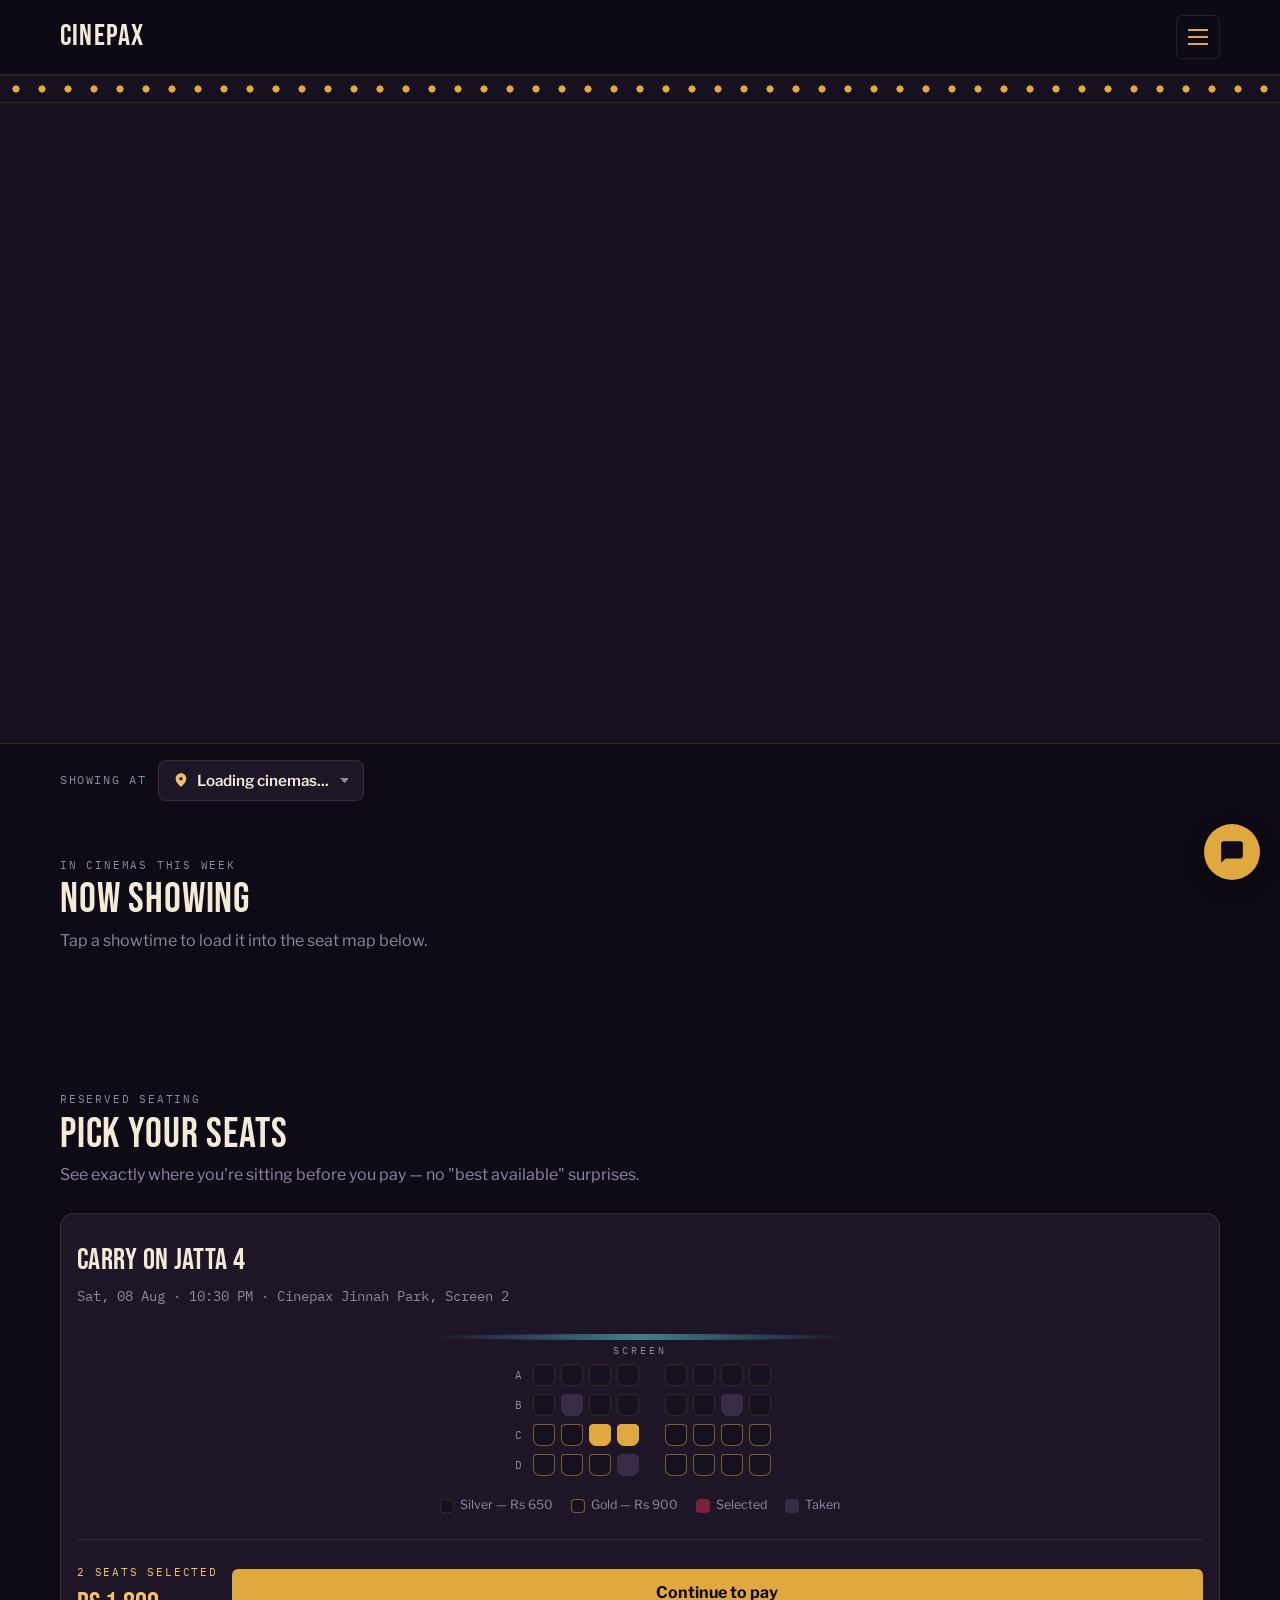
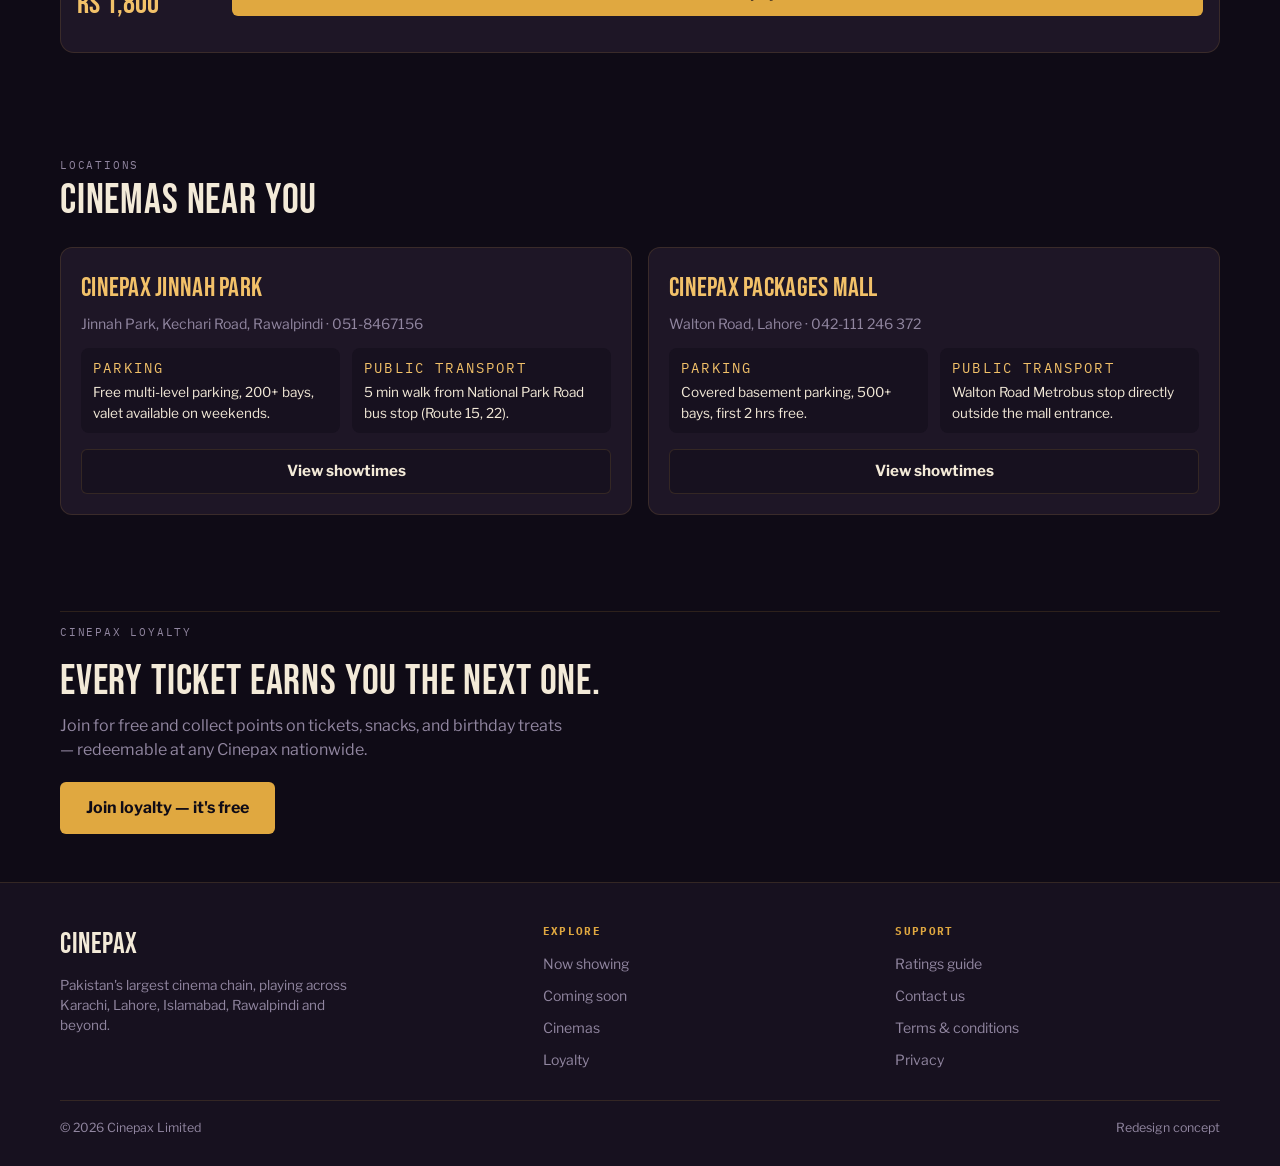
==== commit 8c774a7d: "Add files via upload" ====
--- a/index.html
+++ b/index.html
@@ -539,14 +539,11 @@
 
   const timesEl = stub.querySelector('.times');
   showtimes.forEach(s => {
-    const btn = document.createElement('button');
+    const btn = document.createElement('a');
+    btn.href = `booking.html?st=${s.id}`;
+    btn.className = 'time-btn';
+    btn.style.display = 'inline-block';
     btn.textContent = new Date(s.show_time).toLocaleTimeString('en-GB', { hour: '2-digit', minute: '2-digit' });
-    btn.addEventListener('click', () => {
-      timesEl.querySelectorAll('button').forEach(b => b.classList.remove('active'));
-      btn.classList.add('active');
-      setSeatmapHeader(movie, s);
-      el('seats').scrollIntoView({ behavior: 'smooth', block: 'start' });
-    });
     timesEl.appendChild(btn);
   });
 
--- a/style.css
+++ b/style.css
@@ -199,12 +199,12 @@
 .stub-body .meta{ color: var(--muted); font-size: 0.76rem; font-family: 'IBM Plex Mono', monospace; }
 .stub-perf-h{ border-top: 1px dashed rgba(224,168,64,0.3); margin: 12px 0; }
 .times{ display:flex; flex-wrap: wrap; gap: 8px; }
-.times button{
+.times button, .times a{
   background: transparent; border: 1px solid var(--magenta); color: var(--cream);
   font-family: 'IBM Plex Mono', monospace; font-size: 0.74rem; padding: 7px 10px;
-  border-radius: 6px; cursor: pointer;
-}
-.times button:hover, .times button:focus-visible{ background: var(--magenta); }
+  border-radius: 6px; cursor: pointer; text-decoration: none; display: inline-block;
+}
+.times button:hover, .times button:focus-visible, .times a:hover, .times a:focus-visible{ background: var(--magenta); }
 .times button.active{ background: var(--magenta); }
 
 /* ===== Pick your seats ===== */
